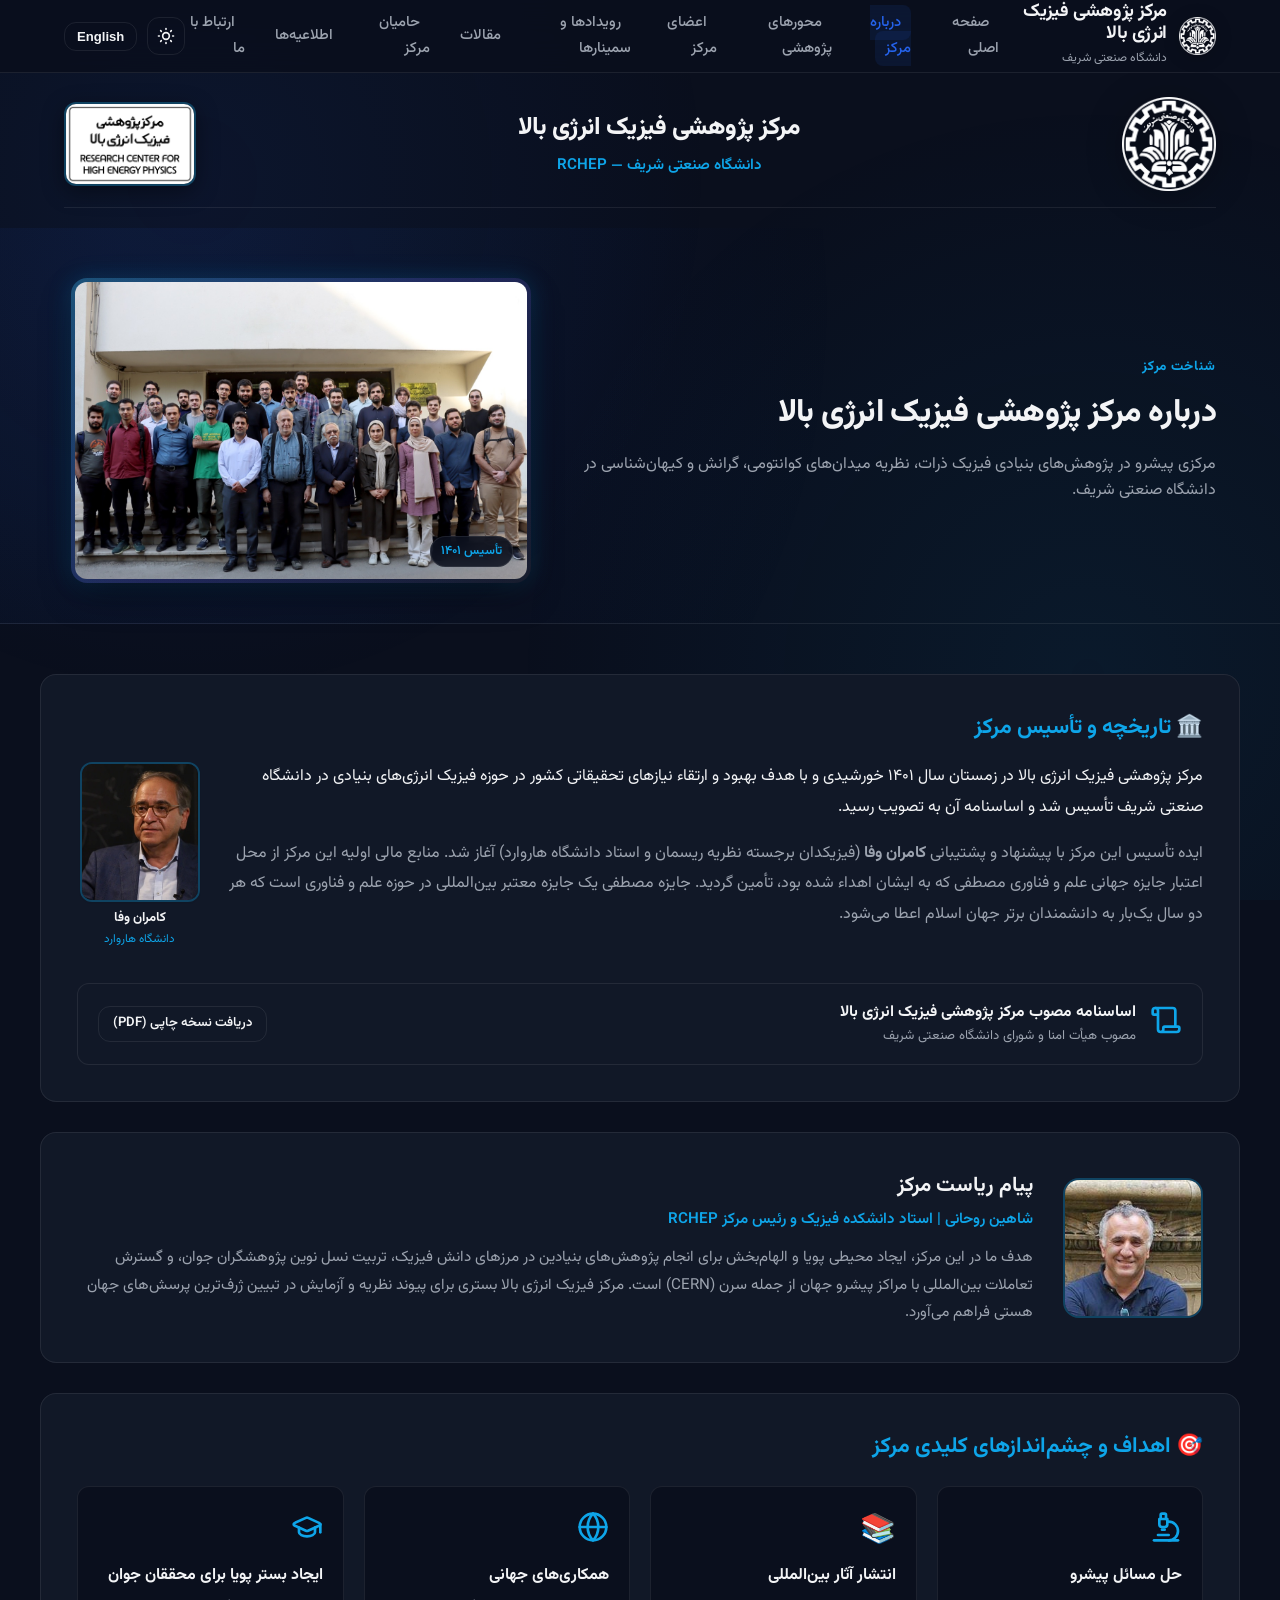
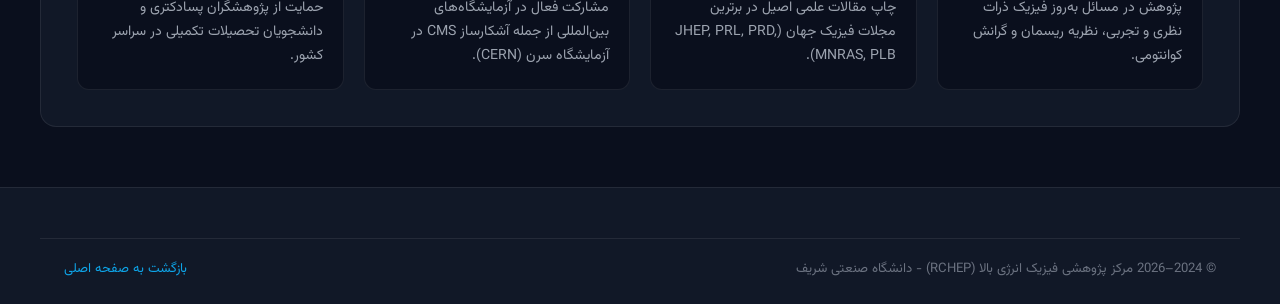
==== about.html @ ec231047 "Integrate Lucide vector icons locally across all templates (replacing raw emojis with crisp SVG icon" ====
<!DOCTYPE html>
<html lang="fa" dir="rtl">
<head>
  <meta charset="UTF-8">
  <meta name="viewport" content="width=device-width, initial-scale=1.0">
  <title>درباره مرکز | مرکز پژوهشی فیزیک انرژی بالا (RCHEP)</title>
  <meta name="description" content="About Research Center for High Energy Physics at Sharif University of Technology">
  <link rel="stylesheet" href="assets/css/style.css">
  <link rel="icon" href="data:image/svg+xml,<svg xmlns=%22http://www.w3.org/2000/svg%22 viewBox=%220 0 100 100%22><text y=%22.9em%22 font-size=%2290%22>⚛️</text></svg>">
</head>
<body>
  <div class="cosmic-bg"></div>

  <!-- Header -->
  <header class="navbar">
    <div class="container nav-container">
      <a href="index.html" class="brand">
        <div class="brand-logo">
          <img src="assets/images/sharif-logo.png" alt="آرم دانشگاه صنعتی شریف" class="sharif-logo">
        </div>
        <div class="brand-text">
          <h1 data-fa="مرکز پژوهشی فیزیک انرژی بالا" data-en="RCHEP">مرکز پژوهشی فیزیک انرژی بالا</h1>
          <span data-fa="دانشگاه صنعتی شریف" data-en="Sharif University of Technology">دانشگاه صنعتی شریف</span>
        </div>
      </a>

      <nav>
        <ul class="nav-links">
          <li><a href="index.html" class="nav-link" data-fa="صفحه اصلی" data-en="Home">صفحه اصلی</a></li>
          <li><a href="about.html" class="nav-link active" data-fa="درباره مرکز" data-en="About">درباره مرکز</a></li>
          <li><a href="research.html" class="nav-link" data-fa="محورهای پژوهشی" data-en="Research">محورهای پژوهشی</a></li>
          <li><a href="people.html" class="nav-link" data-fa="اعضای مرکز" data-en="People">اعضای مرکز</a></li>
          <li><a href="events.html" class="nav-link" data-fa="رویدادها و سمینارها" data-en="Events">رویدادها و سمینارها</a></li>
          <li><a href="publications.html" class="nav-link" data-fa="مقالات" data-en="Publications">مقالات</a></li>
          <li><a href="sponsors.html" class="nav-link" data-fa="حامیان مرکز" data-en="Sponsors">حامیان مرکز</a></li>
          <li><a href="notices.html" class="nav-link" data-fa="اطلاعیه‌ها" data-en="Notices">اطلاعیه‌ها</a></li>
          <li><a href="contact.html" class="nav-link" data-fa="ارتباط با ما" data-en="Contact">ارتباط با ما</a></li>
        </ul>
      </nav>

      <div class="nav-actions">
        <button id="theme-toggle" class="btn-icon" aria-label="Toggle theme">
          <svg width="20" height="20" fill="none" stroke="currentColor" viewBox="0 0 24 24">
            <path stroke-linecap="round" stroke-linejoin="round" stroke-width="2" d="M12 3v1m0 16v1m9-9h-1M4 12H3m15.364 6.364l-.707-.707M6.343 6.343l-.707-.707m12.728 0l-.707.707M6.343 17.657l-.707.707M16 12a4 4 0 11-8 0 4 4 0 018 0z"/>
          </svg>
        </button>
        <button id="lang-toggle" class="lang-switch">English</button>
      </div>
    </div>
  </header>

  <main>
    <!-- Institutional Branding Header -->
    <div class="container">
      <div class="institutional-header">
        <a href="https://sharif.edu" target="_blank" rel="noopener" class="institutional-logo-link" title="دانشگاه صنعتی شریف">
          <img src="assets/images/sharif-logo.png" alt="آرم دانشگاه صنعتی شریف" class="inst-logo-sharif">
        </a>
        <div class="inst-title-box">
          <h1 data-fa="مرکز پژوهشی فیزیک انرژی بالا" data-en="Research Center for High Energy Physics">مرکز پژوهشی فیزیک انرژی بالا</h1>
          <span data-fa="دانشگاه صنعتی شریف — Research Center for High Energy Physics (RCHEP)" data-en="Sharif University of Technology">دانشگاه صنعتی شریف — RCHEP</span>
        </div>
        <div class="institutional-logo-link" title="نشان مرکز پژوهشی فیزیک انرژی بالا">
          <img src="assets/images/rchep-sign.jpg" alt="تابلو و نماد مرکز پژوهشی فیزیک انرژی بالا" class="inst-plaque-rchep">
        </div>
      </div>
    </div>

    <!-- Subpage Hero -->
    <section class="subpage-hero">
      <div class="container subpage-hero-grid">
        <div class="subpage-hero-content">
          <span class="section-tag" data-fa="شناخت مرکز" data-en="About Us">شناخت مرکز</span>
          <h2 class="section-title" data-fa="درباره مرکز پژوهشی فیزیک انرژی بالا" data-en="About RCHEP">درباره مرکز پژوهشی فیزیک انرژی بالا</h2>
          <p class="section-desc" data-fa="مرکزی پیشرو در پژوهش‌های بنیادی فیزیک ذرات، نظریه میدان‌های کوانتومی، گرانش و کیهان‌شناسی در دانشگاه صنعتی شریف." data-en="A leading research center for fundamental physics in particle physics, quantum field theory, cosmology, and gravitation at Sharif University of Technology.">
            مرکزی پیشرو در پژوهش‌های بنیادی فیزیک ذرات، نظریه میدان‌های کوانتومی، گرانش و کیهان‌شناسی در دانشگاه صنعتی شریف.
          </p>
        </div>
        <div class="subpage-hero-img-wrapper">
          <div class="subpage-hero-img-inner">
            <img src="rchep-people.jpg" alt="اعضای مرکز پژوهشی فیزیک انرژی بالا">
            <div class="subpage-hero-badge" data-fa="تأسیس ۱۴۰۱" data-en="Est. 2023">تأسیس ۱۴۰۱</div>
          </div>
        </div>
      </div>
    </section>

    <div class="container section" style="padding-top: 10px;">
      <!-- History and Establishment -->
      <div class="card" style="margin-bottom: 30px; padding: 36px;">
        <h3 style="font-size: 1.35rem; color: var(--accent); margin-bottom: 16px;" data-fa="🏛️ تاریخچه و تأسیس مرکز" data-en="🏛️ History & Establishment">🏛️ تاریخچه و تأسیس مرکز</h3>
        
        <div style="display: flex; gap: 24px; align-items: flex-start; margin-bottom: 20px; flex-wrap: wrap;">
          <div style="flex: 1; min-width: 280px;">
            <p style="font-size: 1rem; line-height: 1.9; color: var(--text-main); margin-bottom: 16px;" data-fa="مرکز پژوهشی فیزیک انرژی بالا در زمستان سال ۱۴۰۱ خورشیدی و با هدف بهبود و ارتقاء نیازهای تحقیقاتی کشور در حوزه فیزیک انرژی‌های بنیادی در دانشگاه صنعتی شریف تأسیس شد و اساسنامه آن به تصویب رسید." data-en="The Research Center for High Energy Physics (RCHEP) was founded in the winter of 2023 at Sharif University of Technology with the goal of improving and advancing national research in fundamental high-energy physics, and its charter was officially approved.">
              مرکز پژوهشی فیزیک انرژی بالا در زمستان سال ۱۴۰۱ خورشیدی و با هدف بهبود و ارتقاء نیازهای تحقیقاتی کشور در حوزه فیزیک انرژی‌های بنیادی در دانشگاه صنعتی شریف تأسیس شد و اساسنامه آن به تصویب رسید.
            </p>
            <p style="font-size: 1rem; line-height: 1.9; color: var(--text-muted); margin-bottom: 0;">
              <span data-fa="ایده تأسیس این مرکز با پیشنهاد و پشتیبانی کامران وفا (فیزیکدان برجسته نظریه ریسمان و استاد دانشگاه هاروارد) آغاز شد. منابع مالی اولیه این مرکز از محل اعتبار جایزه جهانی علم و فناوری مصطفی که به ایشان اهداء شده بود، تأمین گردید. جایزه مصطفی یک جایزه معتبر بین‌المللی در حوزه علم و فناوری است که هر دو سال یک‌بار به دانشمندان برتر جهان اسلام اعطا می‌شود." data-en="The initiative to establish this center originated from the proposal and support of Cumrun Vafa (renowned string theorist and professor at Harvard University). Initial funding for the center was provided through the prestigious Mustafa Science and Technology Prize awarded to him. The Mustafa Prize is a major international biennial award granted to top Muslim scientists worldwide.">
                ایده تأسیس این مرکز با پیشنهاد و پشتیبانی <strong>کامران وفا</strong> (فیزیکدان برجسته نظریه ریسمان و استاد دانشگاه هاروارد) آغاز شد. منابع مالی اولیه این مرکز از محل اعتبار جایزه جهانی علم و فناوری مصطفی که به ایشان اهداء شده بود، تأمین گردید. جایزه مصطفی یک جایزه معتبر بین‌المللی در حوزه علم و فناوری است که هر دو سال یک‌بار به دانشمندان برتر جهان اسلام اعطا می‌شود.
              </span>
            </p>
          </div>
          <div style="width: 125px; text-align: center; flex-shrink: 0;">
            <div style="width: 120px; height: 140px; border-radius: var(--radius-md); overflow: hidden; border: 2px solid var(--border-highlight); box-shadow: var(--shadow-sm); margin: 0 auto 6px;">
              <img src="assets/images/people/cumrun-vafa-history.jpg" alt="کامران وفا" style="width: 100%; height: 100%; object-fit: cover;">
            </div>
            <div style="font-size: 0.82rem; font-weight: 700; color: var(--text-main);" data-fa="کامران وفا" data-en="Cumrun Vafa">کامران وفا</div>
            <div style="font-size: 0.72rem; color: var(--accent);" data-fa="دانشگاه هاروارد" data-en="Harvard University">دانشگاه هاروارد</div>
          </div>
        </div>

        <!-- Official Charter Download -->
        <div class="download-doc-card">
          <div style="display: flex; align-items: center; gap: 14px;">
            <div style="font-size: 1.8rem; color: var(--accent);"><i data-lucide="scroll" style="width: 2rem; height: 2rem;"></i></div>
            <div>
              <strong style="color: var(--text-main); font-size: 0.98rem;" data-fa="اساسنامه مصوب مرکز پژوهشی فیزیک انرژی بالا" data-en="Approved Charter of RCHEP">اساسنامه مصوب مرکز پژوهشی فیزیک انرژی بالا</strong>
              <div style="color: var(--text-muted); font-size: 0.82rem;" data-fa="مصوب هیأت امنا و شورای دانشگاه صنعتی شریف" data-en="Approved by the Board of Trustees, Sharif University">مصوب هیأت امنا و شورای دانشگاه صنعتی شریف</div>
            </div>
          </div>
          <a href="#" onclick="alert('نسخه الکترونیکی اساسنامه مصوب به‌زودی جهت دریافت بارگذاری خواهد شد.'); return false;" class="btn btn-outline" style="padding: 6px 14px; font-size: 0.82rem;" data-fa="دریافت نسخه چاپی (PDF)" data-en="Download Charter (PDF)">
            دریافت نسخه چاپی (PDF)
          </a>
        </div>
      </div>

      <!-- Director's Message & Leadership -->
      <div class="card" style="margin-bottom: 30px; padding: 36px;">
        <div style="display: flex; gap: 30px; align-items: center; flex-wrap: wrap;">
          <div style="width: 140px; height: 140px; border-radius: var(--radius-lg); overflow: hidden; border: 2px solid var(--border-highlight); flex-shrink: 0;">
            <img src="assets/images/people/rouhani.jpg" alt="شاهین روحانی" style="width: 100%; height: 100%; object-fit: cover;">
          </div>
          <div style="flex: 1; min-width: 260px;">
            <h3 style="font-size: 1.3rem; margin-bottom: 4px;" data-fa="پیام ریاست مرکز" data-en="Message from the Director">پیام ریاست مرکز</h3>
            <div style="color: var(--accent); font-weight: 600; font-size: 0.95rem; margin-bottom: 12px;" data-fa="شاهین روحانی | استاد دانشکده فیزیک و رئیس مرکز RCHEP" data-en="Shahin Rouhani | Professor of Physics & Director of RCHEP">شاهین روحانی | استاد دانشکده فیزیک و رئیس مرکز RCHEP</div>
            <p style="color: var(--text-muted); font-size: 0.95rem; line-height: 1.8;" data-fa="هدف ما در این مرکز، ایجاد محیطی پویا و الهام‌بخش برای انجام پژوهش‌های بنیادین در مرزهای دانش فیزیک، تربیت نسل نوین پژوهشگران جوان، و گسترش تعاملات بین‌المللی با مراکز پیشرو جهان از جمله سرن (CERN) است. مرکز فیزیک انرژی بالا بستری برای پیوند نظریه و آزمایش در تبیین ژرف‌ترین پرسش‌های جهان هستی فراهم می‌آورد." data-en="Our mission at RCHEP is to foster a dynamic and inspiring environment for fundamental research at the frontiers of physics, educate the new generation of young scholars, and expand international collaborations with leading world centers including CERN. The Center for High Energy Physics provides a vital platform bridging theory and experiment to answer the deepest questions of our universe.">
              هدف ما در این مرکز، ایجاد محیطی پویا و الهام‌بخش برای انجام پژوهش‌های بنیادین در مرزهای دانش فیزیک، تربیت نسل نوین پژوهشگران جوان، و گسترش تعاملات بین‌المللی با مراکز پیشرو جهان از جمله سرن (CERN) است. مرکز فیزیک انرژی بالا بستری برای پیوند نظریه و آزمایش در تبیین ژرف‌ترین پرسش‌های جهان هستی فراهم می‌آورد.
            </p>
          </div>
        </div>
      </div>

      <!-- Goals and Vision -->
      <div class="card" style="padding: 36px;">
        <h3 style="font-size: 1.35rem; color: var(--accent); margin-bottom: 20px;" data-fa="🎯 اهداف و چشم‌اندازهای کلیدی مرکز" data-en="🎯 Key Goals & Strategic Vision">🎯 اهداف و چشم‌اندازهای کلیدی مرکز</h3>
        <div class="cards-grid" style="grid-template-columns: repeat(auto-fit, minmax(260px, 1fr)); gap: 20px;">
          <div style="background: var(--bg-main); border: 1px solid var(--border-color); border-radius: var(--radius-md); padding: 20px;">
            <div style="font-size: 1.8rem; margin-bottom: 8px; color: var(--accent);"><i data-lucide="microscope" style="width: 2rem; height: 2rem;"></i></div>
            <h4 style="font-weight: 700; margin-bottom: 8px;" data-fa="حل مسائل پیشرو" data-en="Advancing Open Problems">حل مسائل پیشرو</h4>
            <p style="color: var(--text-muted); font-size: 0.88rem; line-height: 1.7;" data-fa="پژوهش در مسائل به‌روز فیزیک ذرات نظری و تجربی، نظریه ریسمان و گرانش کوانتومی." data-en="Investigating modern problems in theoretical and experimental particle physics, string theory, and quantum gravity.">پژوهش در مسائل به‌روز فیزیک ذرات نظری و تجربی، نظریه ریسمان و گرانش کوانتومی.</p>
          </div>

          <div style="background: var(--bg-main); border: 1px solid var(--border-color); border-radius: var(--radius-md); padding: 20px;">
            <div style="font-size: 1.8rem; margin-bottom: 8px;">📚</div>
            <h4 style="font-weight: 700; margin-bottom: 8px;" data-fa="انتشار آثار بین‌المللی" data-en="High-Impact Publications">انتشار آثار بین‌المللی</h4>
            <p style="color: var(--text-muted); font-size: 0.88rem; line-height: 1.7;" data-fa="چاپ مقالات علمی اصیل در برترین مجلات فیزیک جهان (JHEP, PRL, PRD, MNRAS, PLB)." data-en="Publishing original peer-reviewed papers in top international journals (JHEP, PRL, PRD, MNRAS, PLB).">چاپ مقالات علمی اصیل در برترین مجلات فیزیک جهان (JHEP, PRL, PRD, MNRAS, PLB).</p>
          </div>

          <div style="background: var(--bg-main); border: 1px solid var(--border-color); border-radius: var(--radius-md); padding: 20px;">
            <div style="font-size: 1.8rem; margin-bottom: 8px; color: var(--accent);"><i data-lucide="globe" style="width: 2rem; height: 2rem;"></i></div>
            <h4 style="font-weight: 700; margin-bottom: 8px;" data-fa="همکاری‌های جهانی" data-en="Global Collaborations">همکاری‌های جهانی</h4>
            <p style="color: var(--text-muted); font-size: 0.88rem; line-height: 1.7;" data-fa="مشارکت فعال در آزمایشگاه‌های بین‌المللی از جمله آشکارساز CMS در آزمایشگاه سرن (CERN)." data-en="Active participation in leading international experiments, including the CMS detector at CERN.">مشارکت فعال در آزمایشگاه‌های بین‌المللی از جمله آشکارساز CMS در آزمایشگاه سرن (CERN).</p>
          </div>

          <div style="background: var(--bg-main); border: 1px solid var(--border-color); border-radius: var(--radius-md); padding: 20px;">
            <div style="font-size: 1.8rem; margin-bottom: 8px; color: var(--accent);"><i data-lucide="graduation-cap" style="width: 2rem; height: 2rem;"></i></div>
            <h4 style="font-weight: 700; margin-bottom: 8px;" data-fa="ایجاد بستر پویا برای محققان جوان" data-en="Dynamic Platform for Young Researchers">ایجاد بستر پویا برای محققان جوان</h4>
            <p style="color: var(--text-muted); font-size: 0.88rem; line-height: 1.7;" data-fa="حمایت از پژوهشگران پسادکتری و دانشجویان تحصیلات تکمیلی در سراسر کشور." data-en="Supporting postdoctoral scholars and graduate students across the nation.">حمایت از پژوهشگران پسادکتری و دانشجویان تحصیلات تکمیلی در سراسر کشور.</p>
          </div>
        </div>
      </div>
    </div>
  </main>

  <!-- Footer -->
  <footer class="footer">
    <div class="container footer-bottom">
      <div data-fa="© 2024–2026 مرکز پژوهشی فیزیک انرژی بالا (RCHEP) - دانشگاه صنعتی شریف" data-en="© 2024–2026 Research Center for High Energy Physics (RCHEP) - Sharif University">© 2024–2026 مرکز پژوهشی فیزیک انرژی بالا (RCHEP) - دانشگاه صنعتی شریف</div>
      <div><a href="index.html" style="color: var(--accent);" data-fa="بازگشت به صفحه اصلی" data-en="Back to Home">بازگشت به صفحه اصلی</a></div>
    </div>
  </footer>

  <script src="assets/js/translations.js"></script>
  <script src="assets/js/lucide.min.js"></script>
  <script src="assets/js/main.js"></script>
</body>
</html>
---- assets/css/style.css ----
/* ==========================================================================
   RCHEP - Research Center for High Energy Physics
   Sharif University of Technology | Modern Academic Stylesheet
   ========================================================================== */

/* Local Self-Hosted Vazirmatn Font (Zero External Dependency, Instant Load) */
@font-face {
  font-family: 'Vazirmatn';
  src: url('../fonts/Vazirmatn[wght].woff2') format('woff2-variations'),
       url('../fonts/Vazirmatn[wght].woff2') format('woff2');
  font-weight: 100 900;
  font-style: normal;
  font-display: swap;
}

@font-face {
  font-family: 'Vazirmatn';
  src: url('../fonts/Vazirmatn-Regular.woff2') format('woff2');
  font-weight: 400;
  font-style: normal;
  font-display: swap;
}

@font-face {
  font-family: 'Vazirmatn';
  src: url('../fonts/Vazirmatn-Bold.woff2') format('woff2');
  font-weight: 700;
  font-style: normal;
  font-display: swap;
}

/* Lucide Vector Icons Integration (https://lucide.dev) */
.lucide {
  width: 1.15em;
  height: 1.15em;
  display: inline-block;
  vertical-align: -0.18em;
  stroke-width: 2;
  stroke: currentColor;
}

.card-icon .lucide {
  width: 2.2rem;
  height: 2.2rem;
  stroke-width: 1.8;
  color: var(--accent);
}

.event-meta .lucide,
.pub-meta .lucide {
  width: 1rem;
  height: 1rem;
  vertical-align: -0.15em;
  color: var(--accent);
}

:root {
  --primary: #2563eb;
  --primary-hover: #1d4ed8;
  --primary-light: rgba(37, 99, 235, 0.1);
  --accent: #0ea5e9;
  --accent-glow: rgba(14, 165, 233, 0.25);
  
  --bg-main: #0a0f1d;
  --bg-surface: #111827;
  --bg-card: rgba(17, 24, 39, 0.85);
  --bg-card-hover: rgba(31, 41, 55, 0.9);
  --bg-header: rgba(10, 15, 29, 0.85);
  
  --border-color: rgba(255, 255, 255, 0.08);
  --border-highlight: rgba(14, 165, 233, 0.3);
  
  --text-main: #f3f4f6;
  --text-muted: #9ca3af;
  --text-dim: #6b7280;
  
  --font-en: system-ui, -apple-system, BlinkMacSystemFont, 'Segoe UI', Roboto, Helvetica, Arial, sans-serif;
  --font-fa: 'Vazirmatn', system-ui, -apple-system, BlinkMacSystemFont, 'Segoe UI', Roboto, Tahoma, sans-serif;
  
  --shadow-sm: 0 1px 2px 0 rgba(0, 0, 0, 0.05);
  --shadow-md: 0 4px 6px -1px rgba(0, 0, 0, 0.2), 0 2px 4px -2px rgba(0, 0, 0, 0.2);
  --shadow-lg: 0 10px 15px -3px rgba(0, 0, 0, 0.3), 0 4px 6px -4px rgba(0, 0, 0, 0.3);
  --shadow-glow: 0 0 25px rgba(37, 99, 235, 0.2);
  
  --radius-sm: 8px;
  --radius-md: 12px;
  --radius-lg: 16px;
  --radius-full: 9999px;
  
  --container-max: 1200px;
  --transition: all 0.25s cubic-bezier(0.16, 1, 0.3, 1);
}

/* Light Theme Variables */
[data-theme="light"] {
  --primary: #2563eb;
  --primary-hover: #1d4ed8;
  --primary-light: rgba(37, 99, 235, 0.08);
  --accent: #0284c7;
  --accent-glow: rgba(2, 132, 199, 0.15);
  
  --bg-main: #f8fafc;
  --bg-surface: #ffffff;
  --bg-card: rgba(255, 255, 255, 0.95);
  --bg-card-hover: #ffffff;
  --bg-header: rgba(248, 250, 252, 0.9);
  
  --border-color: rgba(0, 0, 0, 0.08);
  --border-highlight: rgba(37, 99, 235, 0.25);
  
  --text-main: #0f172a;
  --text-muted: #475569;
  --text-dim: #94a3b8;
  
  --shadow-md: 0 4px 6px -1px rgba(0, 0, 0, 0.07), 0 2px 4px -2px rgba(0, 0, 0, 0.05);
  --shadow-lg: 0 10px 25px -5px rgba(0, 0, 0, 0.08);
  --shadow-glow: 0 0 25px rgba(37, 99, 235, 0.1);
}

.is-hidden {
  display: none !important;
}

/* Mathematical Typography (LaTeX-like) */
.math-tex {
  font-family: 'Cambria Math', 'Latin Modern Math', 'Times New Roman', serif;
  font-style: italic;
  letter-spacing: 0.04em;
  padding: 0 2px;
}

.math-tex sub, .math-tex sup {
  font-size: 0.75em;
  line-height: 0;
  position: relative;
  vertical-align: baseline;
  font-style: normal;
}

.math-tex sub {
  bottom: -0.25em;
}

.math-tex sup {
  top: -0.45em;
}

.math-bar {
  text-decoration: overline;
}

/* Floating Back-to-Top Button */
.back-to-top {
  position: fixed;
  bottom: 28px;
  left: 28px;
  width: 44px;
  height: 44px;
  border-radius: 50%;
  background: var(--bg-surface);
  border: 1px solid var(--border-highlight);
  color: var(--accent);
  box-shadow: 0 4px 16px rgba(0, 0, 0, 0.4), 0 0 16px var(--accent-glow);
  display: flex;
  align-items: center;
  justify-content: center;
  cursor: pointer;
  z-index: 99;
  opacity: 0;
  visibility: hidden;
  transform: translateY(12px);
  transition: all 0.25s ease;
}

.back-to-top.visible {
  opacity: 1;
  visibility: visible;
  transform: translateY(0);
}

.back-to-top:hover {
  background: var(--primary);
  color: white;
  transform: translateY(-3px);
  box-shadow: 0 6px 20px rgba(37, 99, 235, 0.4);
}

/* Virtual Room Live Button */
.live-room-btn {
  display: inline-flex;
  align-items: center;
  gap: 10px;
  padding: 10px 18px;
  border-radius: var(--radius-full);
  background: linear-gradient(135deg, rgba(16, 185, 129, 0.15), rgba(6, 182, 212, 0.15));
  border: 1px solid rgba(16, 185, 129, 0.4);
  color: #34d399;
  font-size: 0.88rem;
  font-weight: 700;
  transition: var(--transition);
  text-decoration: none;
}

.live-room-btn:hover {
  background: linear-gradient(135deg, rgba(16, 185, 129, 0.25), rgba(6, 182, 212, 0.25));
  border-color: #34d399;
  color: white;
  transform: translateY(-2px);
  box-shadow: 0 0 16px rgba(16, 185, 129, 0.3);
}

.live-pulse {
  width: 9px;
  height: 9px;
  border-radius: 50%;
  background: #10b981;
  box-shadow: 0 0 8px #10b981;
  animation: pulseAnim 1.6s infinite;
}

/* Download Doc Card */
.download-doc-card {
  display: flex;
  align-items: center;
  justify-content: space-between;
  background: var(--bg-surface);
  border: 1px solid var(--border-color);
  border-radius: var(--radius-md);
  padding: 16px 20px;
  margin-top: 14px;
  transition: var(--transition);
  gap: 16px;
}

.download-doc-card:hover {
  border-color: var(--border-highlight);
  background: var(--bg-card-hover);
  transform: translateY(-2px);
}

/* Base Styles */
* {
  margin: 0;
  padding: 0;
  box-sizing: border-box;
}

html {
  scroll-behavior: smooth;
}

body {
  font-family: var(--font-fa);
  background-color: var(--bg-main);
  color: var(--text-main);
  line-height: 1.65;
  direction: rtl;
  text-align: right;
  min-height: 100vh;
  display: flex;
  flex-direction: column;
  transition: background-color 0.3s ease, color 0.3s ease;
  overflow-x: hidden;
}

body[dir="ltr"] {
  font-family: var(--font-en);
  direction: ltr;
  text-align: left;
}

body[dir="ltr"] ul:not(.nav-links),
body[dir="ltr"] ol {
  padding-right: 0 !important;
  padding-left: 1.5rem !important;
}

body[dir="ltr"] .event-meta span,
body[dir="ltr"] .pub-meta span {
  direction: ltr;
}

a {
  color: inherit;
  text-decoration: none;
  transition: var(--transition);
}

img {
  max-width: 100%;
  height: auto;
  display: block;
}

.container {
  width: 100%;
  max-width: var(--container-max);
  margin-left: auto;
  margin-right: auto;
  padding-left: 1.5rem;
  padding-right: 1.5rem;
}

/* Subtle background particle grid */
.cosmic-bg {
  position: fixed;
  top: 0;
  left: 0;
  width: 100vw;
  height: 100vh;
  pointer-events: none;
  z-index: -1;
  background-image: 
    radial-gradient(circle at 15% 20%, rgba(37, 99, 235, 0.08) 0%, transparent 40%),
    radial-gradient(circle at 85% 75%, rgba(14, 165, 233, 0.07) 0%, transparent 45%);
}

/* Navbar */
.navbar {
  position: sticky;
  top: 0;
  z-index: 100;
  background-color: var(--bg-header);
  backdrop-filter: blur(16px);
  -webkit-backdrop-filter: blur(16px);
  border-bottom: 1px solid var(--border-color);
  transition: var(--transition);
}

.nav-container {
  display: flex;
  align-items: center;
  justify-content: space-between;
  height: 72px;
}

.brand {
  display: flex;
  align-items: center;
  gap: 12px;
}

.brand-logo {
  width: 46px;
  height: 46px;
  display: flex;
  align-items: center;
  justify-content: center;
  background: transparent;
}

.sharif-logo {
  width: 100%;
  height: 100%;
  object-fit: contain;
  filter: drop-shadow(0 2px 8px rgba(0, 0, 0, 0.4)) contrast(1.35) saturate(1.45);
}

/* Institutional Top Header Logos */
.institutional-header {
  display: flex;
  align-items: center;
  justify-content: space-between;
  padding: 24px 0 16px;
  margin-bottom: 20px;
  border-bottom: 1px solid var(--border-color);
}

.institutional-logo-link {
  display: inline-flex;
  align-items: center;
  text-decoration: none;
}

.inst-logo-sharif {
  height: 94px;
  width: auto;
  object-fit: contain;
  filter: drop-shadow(0 4px 16px rgba(0, 0, 0, 0.5)) contrast(1.35) saturate(1.45) brightness(1.08);
  transition: var(--transition);
}

.inst-logo-sharif:hover {
  transform: scale(1.05);
}

.inst-plaque-rchep {
  height: 84px;
  width: auto;
  border-radius: var(--radius-md);
  border: 2px solid var(--border-highlight);
  box-shadow: 0 6px 22px rgba(0, 0, 0, 0.4);
  background: var(--bg-surface);
  transition: var(--transition);
  display: block;
}

.inst-plaque-rchep:hover {
  transform: scale(1.04);
  box-shadow: 0 8px 26px var(--accent-glow);
  border-color: var(--accent);
}

.inst-title-box {
  text-align: center;
  flex: 1;
  padding: 0 20px;
}

.inst-title-box h1 {
  font-size: 1.55rem;
  font-weight: 800;
  color: var(--text-main);
  letter-spacing: -0.02em;
  margin-bottom: 4px;
}

.inst-title-box span {
  font-size: 0.95rem;
  color: var(--accent);
  font-weight: 600;
}

@media (max-width: 768px) {
  .institutional-header {
    flex-direction: column;
    gap: 16px;
    text-align: center;
  }
  .inst-logo-sharif, .inst-plaque-rchep {
    height: 68px;
  }
}

/* Sponsor Styles */
.sponsor-card {
  background: var(--bg-surface);
  border: 1px solid var(--border-color);
  border-radius: var(--radius-lg);
  padding: 24px 20px;
  text-align: center;
  display: flex;
  flex-direction: column;
  align-items: center;
  justify-content: space-between;
  transition: var(--transition);
}

.sponsor-card:hover {
  transform: translateY(-4px);
  border-color: var(--border-highlight);
  box-shadow: var(--shadow-glow);
}

.sponsor-logo-box {
  width: 100%;
  height: 95px;
  display: flex;
  align-items: center;
  justify-content: center;
  margin-bottom: 16px;
  background: rgba(255, 255, 255, 0.04);
  border: 1px solid var(--border-color);
  border-radius: var(--radius-md);
  padding: 10px;
}

[data-theme="light"] .sponsor-logo-box {
  background: #ffffff;
}

.sponsor-logo-box img {
  max-width: 100%;
  max-height: 100%;
  object-fit: contain;
  display: block;
}

.sponsor-avatar {
  width: 110px;
  height: 110px;
  border-radius: 50%;
  overflow: hidden;
  margin: 0 auto 16px;
  border: 3px solid var(--border-highlight);
  box-shadow: 0 4px 14px rgba(0, 0, 0, 0.3);
  background: var(--bg-surface);
}

.sponsor-avatar img {
  width: 100%;
  height: 100%;
  object-fit: cover;
  object-position: center top;
}

.brand-text h1 {
  font-size: 1.15rem;
  font-weight: 700;
  line-height: 1.2;
  color: var(--text-main);
  letter-spacing: -0.02em;
}

.brand-text span {
  font-size: 0.75rem;
  color: var(--text-muted);
}

.nav-links {
  display: flex;
  align-items: center;
  gap: 20px;
  list-style: none;
}

.nav-link {
  font-size: 0.92rem;
  font-weight: 500;
  color: var(--text-muted);
  padding: 6px 10px;
  border-radius: var(--radius-sm);
  transition: var(--transition);
}

.nav-link:hover, .nav-link.active {
  color: var(--primary);
  background: var(--primary-light);
}

.nav-actions {
  display: flex;
  align-items: center;
  gap: 10px;
}

.btn-icon {
  background: transparent;
  border: 1px solid var(--border-color);
  color: var(--text-main);
  width: 38px;
  height: 38px;
  border-radius: var(--radius-md);
  cursor: pointer;
  display: flex;
  align-items: center;
  justify-content: center;
  transition: var(--transition);
}

.btn-icon:hover {
  background: var(--bg-card-hover);
  border-color: var(--border-highlight);
  color: var(--accent);
}

.lang-switch {
  font-size: 0.82rem;
  font-weight: 600;
  padding: 6px 12px;
  border-radius: var(--radius-md);
  border: 1px solid var(--border-color);
  background: transparent;
  color: var(--text-main);
  cursor: pointer;
  transition: var(--transition);
}

.lang-switch:hover {
  background: var(--primary-light);
  border-color: var(--primary);
  color: var(--primary);
}

.mobile-toggle {
  display: none;
}

/* Hero Section */
.hero {
  position: relative;
  padding: 80px 0 60px;
  overflow: hidden;
}

.hero-grid {
  display: grid;
  grid-template-columns: 1.05fr 0.95fr;
  align-items: center;
  gap: 40px;
}

.hero-badge {
  display: inline-flex;
  align-items: center;
  gap: 8px;
  padding: 6px 14px;
  border-radius: var(--radius-full);
  background: var(--primary-light);
  border: 1px solid var(--border-highlight);
  color: var(--accent);
  font-size: 0.85rem;
  font-weight: 600;
  margin-bottom: 20px;
}

.hero-badge .pulse {
  width: 8px;
  height: 8px;
  background-color: var(--accent);
  border-radius: 50%;
  box-shadow: 0 0 10px var(--accent);
  animation: pulseAnim 2s infinite;
}

@keyframes pulseAnim {
  0% { transform: scale(0.95); opacity: 0.8; }
  50% { transform: scale(1.3); opacity: 1; }
  100% { transform: scale(0.95); opacity: 0.8; }
}

.hero-title {
  font-size: 2.75rem;
  font-weight: 800;
  line-height: 1.25;
  margin-bottom: 20px;
  letter-spacing: -0.03em;
}

.hero-title .gradient-text {
  background: linear-gradient(135deg, #38bdf8, #818cf8);
  -webkit-background-clip: text;
  -webkit-text-fill-color: transparent;
}

.hero-desc {
  font-size: 1.1rem;
  color: var(--text-muted);
  line-height: 1.8;
  margin-bottom: 30px;
}

.hero-buttons {
  display: flex;
  align-items: center;
  gap: 14px;
  flex-wrap: wrap;
}

.btn {
  display: inline-flex;
  align-items: center;
  justify-content: center;
  gap: 8px;
  padding: 11px 22px;
  border-radius: var(--radius-md);
  font-size: 0.95rem;
  font-weight: 600;
  cursor: pointer;
  transition: var(--transition);
  border: none;
}

.btn-primary {
  background: linear-gradient(135deg, var(--primary), var(--accent));
  color: white;
  box-shadow: 0 4px 14px rgba(37, 99, 235, 0.35);
}

.btn-primary:hover {
  transform: translateY(-2px);
  box-shadow: 0 6px 20px rgba(37, 99, 235, 0.45);
}

.btn-outline {
  background: transparent;
  color: var(--text-main);
  border: 1px solid var(--border-color);
}

.btn-outline:hover {
  border-color: var(--border-highlight);
  background: var(--bg-card-hover);
  color: var(--accent);
}

/* Hero Visual & Image */
.hero-visual {
  position: relative;
  display: flex;
  flex-direction: column;
  justify-content: center;
  align-items: center;
  width: 100%;
  gap: 16px;
}

.hero-image-wrapper {
  position: relative;
  width: 100%;
  max-width: 540px;
  border-radius: var(--radius-lg);
  padding: 6px;
  background: linear-gradient(135deg, rgba(56, 189, 248, 0.4), rgba(99, 102, 241, 0.3), rgba(255, 255, 255, 0.08));
  box-shadow: 0 20px 40px -15px rgba(0, 0, 0, 0.6), 0 0 35px rgba(14, 165, 233, 0.25);
  transition: var(--transition);
}

.hero-image-wrapper:hover {
  transform: translateY(-4px);
  box-shadow: 0 25px 50px -12px rgba(0, 0, 0, 0.7), 0 0 45px rgba(14, 165, 233, 0.35);
}

.hero-image-inner {
  position: relative;
  overflow: hidden;
  border-radius: calc(var(--radius-lg) - 4px);
  aspect-ratio: 16 / 10.5;
  background: var(--bg-surface);
}

.hero-image-inner img {
  width: 100%;
  height: 100%;
  object-fit: cover;
  display: block;
  transition: transform 0.4s ease;
}

.hero-image-wrapper:hover .hero-image-inner img {
  transform: scale(1.02);
}

.hero-image-caption {
  position: absolute;
  bottom: 0;
  left: 0;
  right: 0;
  padding: 16px 20px 12px;
  background: linear-gradient(to top, rgba(10, 15, 29, 0.95) 0%, rgba(10, 15, 29, 0.6) 60%, transparent 100%);
  display: flex;
  align-items: center;
  justify-content: space-between;
}

.hero-image-caption-text {
  font-size: 0.88rem;
  font-weight: 600;
  color: #fff;
  display: flex;
  align-items: center;
  gap: 8px;
}

.hero-image-badge {
  font-size: 0.75rem;
  font-weight: 600;
  background: rgba(37, 99, 235, 0.85);
  color: white;
  padding: 3px 10px;
  border-radius: var(--radius-full);
  backdrop-filter: blur(8px);
}

/* Weekly Events Calendar Component (under hero image) */
.weekly-calendar-card {
  position: relative;
  width: 100%;
  max-width: 540px;
  background: var(--bg-surface);
  border: 1px solid var(--border-color);
  border-radius: var(--radius-lg);
  padding: 16px 18px;
  box-shadow: 0 10px 25px -5px rgba(0, 0, 0, 0.4), 0 0 20px rgba(14, 165, 233, 0.12);
  backdrop-filter: blur(12px);
  transition: var(--transition);
}

.weekly-calendar-card:hover {
  border-color: var(--border-highlight);
  box-shadow: 0 14px 30px -5px rgba(0, 0, 0, 0.5), 0 0 25px rgba(14, 165, 233, 0.2);
}

.cal-header {
  display: flex;
  align-items: center;
  justify-content: space-between;
  margin-bottom: 12px;
  padding-bottom: 8px;
  border-bottom: 1px solid var(--border-color);
}

.cal-title-wrap {
  display: flex;
  align-items: center;
  gap: 8px;
  font-size: 0.92rem;
  font-weight: 700;
  color: var(--text-main);
}

.cal-pulse-dot {
  width: 8px;
  height: 8px;
  border-radius: 50%;
  background: #10b981;
  box-shadow: 0 0 8px #10b981;
  animation: pulseAnim 2s infinite;
}

.cal-badge-info {
  font-size: 0.76rem;
  font-weight: 600;
  color: var(--accent);
  background: var(--primary-light);
  padding: 2px 8px;
  border-radius: var(--radius-full);
  border: 1px solid var(--border-highlight);
}

.cal-days-row {
  display: grid;
  grid-template-columns: repeat(7, 1fr);
  gap: 6px;
}

.cal-day-cell {
  position: relative;
  background: rgba(255, 255, 255, 0.02);
  border: 1px solid var(--border-color);
  border-radius: var(--radius-md);
  padding: 8px 4px 6px;
  text-align: center;
  cursor: pointer;
  transition: all 0.2s cubic-bezier(0.16, 1, 0.3, 1);
  display: flex;
  flex-direction: column;
  align-items: center;
  justify-content: space-between;
  min-height: 68px;
}

.cal-day-cell:hover {
  background: var(--bg-card-hover);
  border-color: var(--accent);
  transform: translateY(-2px);
}

.cal-day-name {
  font-size: 0.72rem;
  font-weight: 700;
  color: var(--text-muted);
  line-height: 1.1;
  margin-bottom: 3px;
}

.cal-shamsi-date {
  font-size: 0.82rem;
  font-weight: 800;
  color: var(--text-main);
  line-height: 1.2;
}

.cal-greg-date {
  font-size: 0.68rem;
  color: var(--text-dim);
  line-height: 1.1;
  margin-top: 2px;
}

.cal-event-indicator {
  width: 5px;
  height: 5px;
  border-radius: 50%;
  margin-top: 4px;
  background: transparent;
}

.cal-day-cell.active-event {
  border-color: rgba(14, 165, 233, 0.5);
  background: rgba(14, 165, 233, 0.08);
}

.cal-day-cell.active-event .cal-shamsi-date {
  color: var(--accent);
}

.cal-day-cell.active-event .cal-event-indicator.active {
  background: var(--accent);
  box-shadow: 0 0 6px var(--accent);
}

.cal-day-cell.active-event .cal-event-indicator.active-purple {
  background: #c084fc;
  box-shadow: 0 0 6px #c084fc;
}

.cal-day-cell.weekend {
  opacity: 0.65;
}

/* Tooltip on Hover */
.cal-tooltip {
  visibility: hidden;
  opacity: 0;
  position: absolute;
  bottom: calc(100% + 10px);
  left: 50%;
  transform: translateX(-50%) translateY(6px);
  width: 250px;
  background: var(--bg-surface);
  border: 1px solid var(--border-highlight);
  border-radius: var(--radius-md);
  padding: 12px 14px;
  box-shadow: 0 12px 28px rgba(0, 0, 0, 0.6), 0 0 20px var(--accent-glow);
  pointer-events: none;
  z-index: 1000;
  transition: opacity 0.2s ease, transform 0.2s ease, visibility 0.2s;
  text-align: right;
  backdrop-filter: blur(16px);
}

body[dir="ltr"] .cal-tooltip {
  text-align: left;
}

.cal-day-cell:hover .cal-tooltip {
  visibility: visible;
  opacity: 1;
  transform: translateX(-50%) translateY(0);
}

/* Triangle on tooltip */
.cal-tooltip::after {
  content: '';
  position: absolute;
  top: 100%;
  left: 50%;
  transform: translateX(-50%);
  border-width: 6px;
  border-style: solid;
  border-color: var(--border-highlight) transparent transparent transparent;
}

.cal-tip-badge {
  display: inline-block;
  font-size: 0.72rem;
  font-weight: 700;
  padding: 2px 7px;
  border-radius: 4px;
  margin-bottom: 6px;
}

.cal-tip-title {
  font-size: 0.88rem;
  font-weight: 700;
  color: var(--text-main);
  line-height: 1.4;
  margin-bottom: 4px;
}

.cal-tip-speaker {
  font-size: 0.8rem;
  color: var(--accent);
  font-weight: 600;
  margin-bottom: 3px;
}

.cal-tip-venue {
  font-size: 0.75rem;
  color: var(--text-muted);
  line-height: 1.3;
}

.cal-tip-desc {
  font-size: 0.78rem;
  color: var(--text-muted);
  line-height: 1.4;
}

/* Subpage Hero Banner */
.subpage-hero {
  position: relative;
  padding: 50px 0 40px;
  border-bottom: 1px solid var(--border-color);
  background: radial-gradient(circle at 10% 20%, rgba(37, 99, 235, 0.08) 0%, transparent 60%);
  margin-bottom: 40px;
}

.subpage-hero-grid {
  display: grid;
  grid-template-columns: 1.15fr 0.85fr;
  align-items: center;
  gap: 36px;
}

.subpage-hero-img-wrapper {
  position: relative;
  border-radius: var(--radius-lg);
  padding: 4px;
  background: linear-gradient(135deg, rgba(56, 189, 248, 0.35), rgba(99, 102, 241, 0.25), rgba(255, 255, 255, 0.05));
  box-shadow: 0 16px 36px -10px rgba(0, 0, 0, 0.5), 0 0 25px rgba(14, 165, 233, 0.2);
  max-width: 460px;
  width: 100%;
  margin: 0 auto;
  transition: var(--transition);
}

.subpage-hero-img-wrapper:hover {
  transform: translateY(-3px);
  box-shadow: 0 20px 42px -10px rgba(0, 0, 0, 0.6), 0 0 35px rgba(14, 165, 233, 0.3);
}

.subpage-hero-img-inner {
  position: relative;
  overflow: hidden;
  border-radius: calc(var(--radius-lg) - 4px);
  aspect-ratio: 16 / 10.5;
  background: var(--bg-surface);
}

.subpage-hero-img-inner img {
  width: 100%;
  height: 100%;
  object-fit: cover;
  display: block;
}

.subpage-hero-badge {
  position: absolute;
  bottom: 12px;
  right: 14px;
  background: rgba(10, 15, 29, 0.85);
  backdrop-filter: blur(8px);
  border: 1px solid var(--border-color);
  color: var(--accent);
  padding: 4px 10px;
  border-radius: var(--radius-full);
  font-size: 0.78rem;
  font-weight: 600;
}

[dir="ltr"] .subpage-hero-badge {
  right: auto;
  left: 14px;
}

@media (max-width: 860px) {
  .subpage-hero-grid {
    grid-template-columns: 1fr;
    text-align: center;
  }
}

.atom-container {
  width: 320px;
  height: 320px;
  position: relative;
  border-radius: 50%;
  background: radial-gradient(circle, rgba(14, 165, 233, 0.15) 0%, transparent 70%);
  display: flex;
  align-items: center;
  justify-content: center;
}

.orbit {
  position: absolute;
  border-radius: 50%;
  border: 1px dashed rgba(56, 189, 248, 0.3);
}

.orbit-1 { width: 140px; height: 140px; animation: spin 16s linear infinite; }
.orbit-2 { width: 220px; height: 220px; transform: rotate(45deg); animation: spinReverse 24s linear infinite; }
.orbit-3 { width: 300px; height: 300px; transform: rotate(-30deg); animation: spin 32s linear infinite; }

.nucleus {
  width: 60px;
  height: 60px;
  border-radius: 50%;
  background: linear-gradient(135deg, #38bdf8, #6366f1);
  box-shadow: 0 0 35px rgba(56, 189, 248, 0.7);
  display: flex;
  align-items: center;
  justify-content: center;
  color: white;
  font-weight: 800;
  font-size: 1.2rem;
}

@keyframes spin {
  100% { transform: rotate(360deg); }
}

@keyframes spinReverse {
  100% { transform: rotate(-360deg); }
}

/* Stats Ribbon */
.stats-bar {
  margin: 30px 0 60px;
  background: var(--bg-surface);
  border: 1px solid var(--border-color);
  border-radius: var(--radius-lg);
  padding: 24px;
  display: grid;
  grid-template-columns: repeat(4, 1fr);
  gap: 20px;
  text-align: center;
  box-shadow: var(--shadow-md);
}

.stat-item h3 {
  font-size: 2rem;
  font-weight: 800;
  color: var(--accent);
  margin-bottom: 4px;
}

.stat-item p {
  font-size: 0.88rem;
  color: var(--text-muted);
}

/* Section Common */
.section {
  padding: 60px 0;
}

.section-header {
  margin-bottom: 40px;
}

.section-tag {
  color: var(--accent);
  font-size: 0.85rem;
  font-weight: 700;
  text-transform: uppercase;
  letter-spacing: 0.05em;
  display: block;
  margin-bottom: 8px;
}

.section-title {
  font-size: 2rem;
  font-weight: 800;
  letter-spacing: -0.02em;
  margin-bottom: 12px;
}

.section-desc {
  color: var(--text-muted);
  font-size: 1rem;
  max-width: 650px;
}

/* Cards & Grid */
.cards-grid {
  display: grid;
  grid-template-columns: repeat(auto-fit, minmax(320px, 1fr));
  gap: 24px;
}

.card {
  background: var(--bg-surface);
  border: 1px solid var(--border-color);
  border-radius: var(--radius-lg);
  padding: 28px;
  transition: var(--transition);
  display: flex;
  flex-direction: column;
  position: relative;
  backdrop-filter: blur(8px);
}

.card:hover {
  transform: translateY(-4px);
  border-color: var(--border-highlight);
  box-shadow: var(--shadow-glow);
}

.card-icon {
  width: 48px;
  height: 48px;
  border-radius: var(--radius-md);
  background: var(--primary-light);
  color: var(--accent);
  display: flex;
  align-items: center;
  justify-content: center;
  margin-bottom: 20px;
  font-size: 1.4rem;
}

.card-title {
  font-size: 1.25rem;
  font-weight: 700;
  margin-bottom: 12px;
}

.card-body {
  color: var(--text-muted);
  font-size: 0.95rem;
  line-height: 1.7;
  flex-grow: 1;
  margin-bottom: 20px;
}

.card-link {
  font-size: 0.9rem;
  font-weight: 600;
  color: var(--accent);
  display: inline-flex;
  align-items: center;
  gap: 6px;
}

.card-link:hover {
  gap: 10px;
  color: var(--primary);
}

/* Seminar / Event Card */
.event-item {
  background: var(--bg-surface);
  border: 1px solid var(--border-color);
  border-radius: var(--radius-md);
  padding: 20px 24px;
  display: flex;
  align-items: center;
  justify-content: space-between;
  margin-bottom: 16px;
  transition: var(--transition);
  gap: 20px;
}

.event-item:hover {
  border-color: var(--border-highlight);
  background: var(--bg-card-hover);
}

.event-date-box {
  min-width: 85px;
  text-align: center;
  padding: 10px;
  background: var(--primary-light);
  border-radius: var(--radius-md);
  border: 1px solid var(--border-highlight);
}

.event-date-box .day {
  font-size: 1.4rem;
  font-weight: 800;
  color: var(--accent);
  line-height: 1;
}

.event-date-box .month {
  font-size: 0.78rem;
  color: var(--text-muted);
  margin-top: 4px;
}

.event-info {
  flex-grow: 1;
}

.event-info h4 {
  font-size: 1.05rem;
  font-weight: 700;
  margin-bottom: 6px;
}

.event-meta {
  font-size: 0.85rem;
  color: var(--text-muted);
  display: flex;
  gap: 16px;
  flex-wrap: wrap;
}

/* Person Profile Card */
.person-card {
  text-align: center;
  padding: 24px;
}

.avatar {
  width: 120px;
  height: 140px;
  border-radius: var(--radius-md);
  margin: 0 auto 16px;
  overflow: hidden;
  background: var(--bg-surface);
  border: 2px solid var(--border-highlight);
  box-shadow: 0 6px 18px rgba(0, 0, 0, 0.35);
  display: flex;
  align-items: center;
  justify-content: center;
  transition: var(--transition);
}

.avatar img {
  width: 100%;
  height: 100%;
  object-fit: contain;
  display: block;
  transition: transform 0.3s ease;
}

.person-card:hover .avatar {
  border-color: var(--accent);
  box-shadow: 0 8px 24px var(--accent-glow);
}

.person-card:hover .avatar img {
  transform: scale(1.08);
}

.person-name {
  font-size: 1.15rem;
  font-weight: 700;
  margin-bottom: 4px;
}

.person-role {
  font-size: 0.85rem;
  color: var(--accent);
  font-weight: 600;
  margin-bottom: 12px;
}

.person-interests {
  font-size: 0.82rem;
  color: var(--text-muted);
  line-height: 1.5;
  margin-bottom: 16px;
  min-height: 38px;
}

.person-links {
  display: flex;
  justify-content: center;
  gap: 10px;
}

/* Publication Item */
.pub-item {
  background: var(--bg-surface);
  border: 1px solid var(--border-color);
  border-radius: var(--radius-md);
  padding: 20px;
  margin-bottom: 14px;
  transition: var(--transition);
}

.pub-item:hover {
  border-color: var(--border-highlight);
}

.pub-title {
  font-size: 1.02rem;
  font-weight: 700;
  margin-bottom: 6px;
  color: var(--text-main);
}

.pub-authors {
  font-size: 0.88rem;
  color: var(--text-muted);
  margin-bottom: 8px;
}

.pub-meta {
  display: flex;
  align-items: center;
  gap: 12px;
  font-size: 0.8rem;
  flex-wrap: wrap;
}

.badge {
  display: inline-block;
  padding: 3px 8px;
  border-radius: 4px;
  font-size: 0.75rem;
  font-weight: 600;
}

.badge-blue { background: rgba(37, 99, 235, 0.15); color: #60a5fa; }
.badge-green { background: rgba(16, 185, 129, 0.15); color: #34d399; }
.badge-purple { background: rgba(168, 85, 247, 0.15); color: #c084fc; }

/* Filter Tabs */
.filter-tabs {
  display: flex;
  gap: 10px;
  margin-bottom: 30px;
  flex-wrap: wrap;
}

.tab-btn {
  padding: 8px 18px;
  border-radius: var(--radius-full);
  background: var(--bg-surface);
  border: 1px solid var(--border-color);
  color: var(--text-muted);
  font-size: 0.88rem;
  font-weight: 500;
  cursor: pointer;
  transition: var(--transition);
}

.tab-btn:hover, .tab-btn.active {
  background: var(--primary);
  color: white;
  border-color: var(--primary);
}

/* Footer */
.footer {
  margin-top: auto;
  background: var(--bg-surface);
  border-top: 1px solid var(--border-color);
  padding: 50px 0 24px;
}

.footer-grid {
  display: grid;
  grid-template-columns: 2fr 1fr 1fr 1.5fr;
  gap: 40px;
  margin-bottom: 40px;
}

.footer-col h4 {
  font-size: 1rem;
  font-weight: 700;
  margin-bottom: 16px;
  color: var(--text-main);
}

.footer-col ul {
  list-style: none;
}

.footer-col li {
  margin-bottom: 10px;
}

.footer-col a {
  color: var(--text-muted);
  font-size: 0.88rem;
}

.footer-col a:hover {
  color: var(--accent);
}

.footer-bottom {
  border-top: 1px solid var(--border-color);
  padding-top: 20px;
  display: flex;
  justify-content: space-between;
  align-items: center;
  font-size: 0.82rem;
  color: var(--text-dim);
  flex-wrap: wrap;
  gap: 12px;
}

/* Responsive */
@media (max-width: 900px) {
  .hero-grid {
    grid-template-columns: 1fr;
    text-align: center;
  }
  .hero-buttons {
    justify-content: center;
  }
  .atom-container {
    margin: 20px auto 0;
  }
  .stats-bar {
    grid-template-columns: repeat(2, 1fr);
  }
  .footer-grid {
    grid-template-columns: 1fr 1fr;
  }
}

@media (max-width: 768px) {
  .nav-links {
    display: none;
    position: absolute;
    top: 72px;
    right: 0;
    left: 0;
    background: var(--bg-surface);
    flex-direction: column;
    padding: 20px;
    border-bottom: 1px solid var(--border-color);
  }
  .nav-links.active {
    display: flex;
  }
  .mobile-toggle {
    display: flex;
  }
  .stats-bar {
    grid-template-columns: 1fr;
  }
  .footer-grid {
    grid-template-columns: 1fr;
  }
  .event-item {
    flex-direction: column;
    align-items: flex-start;
  }
}
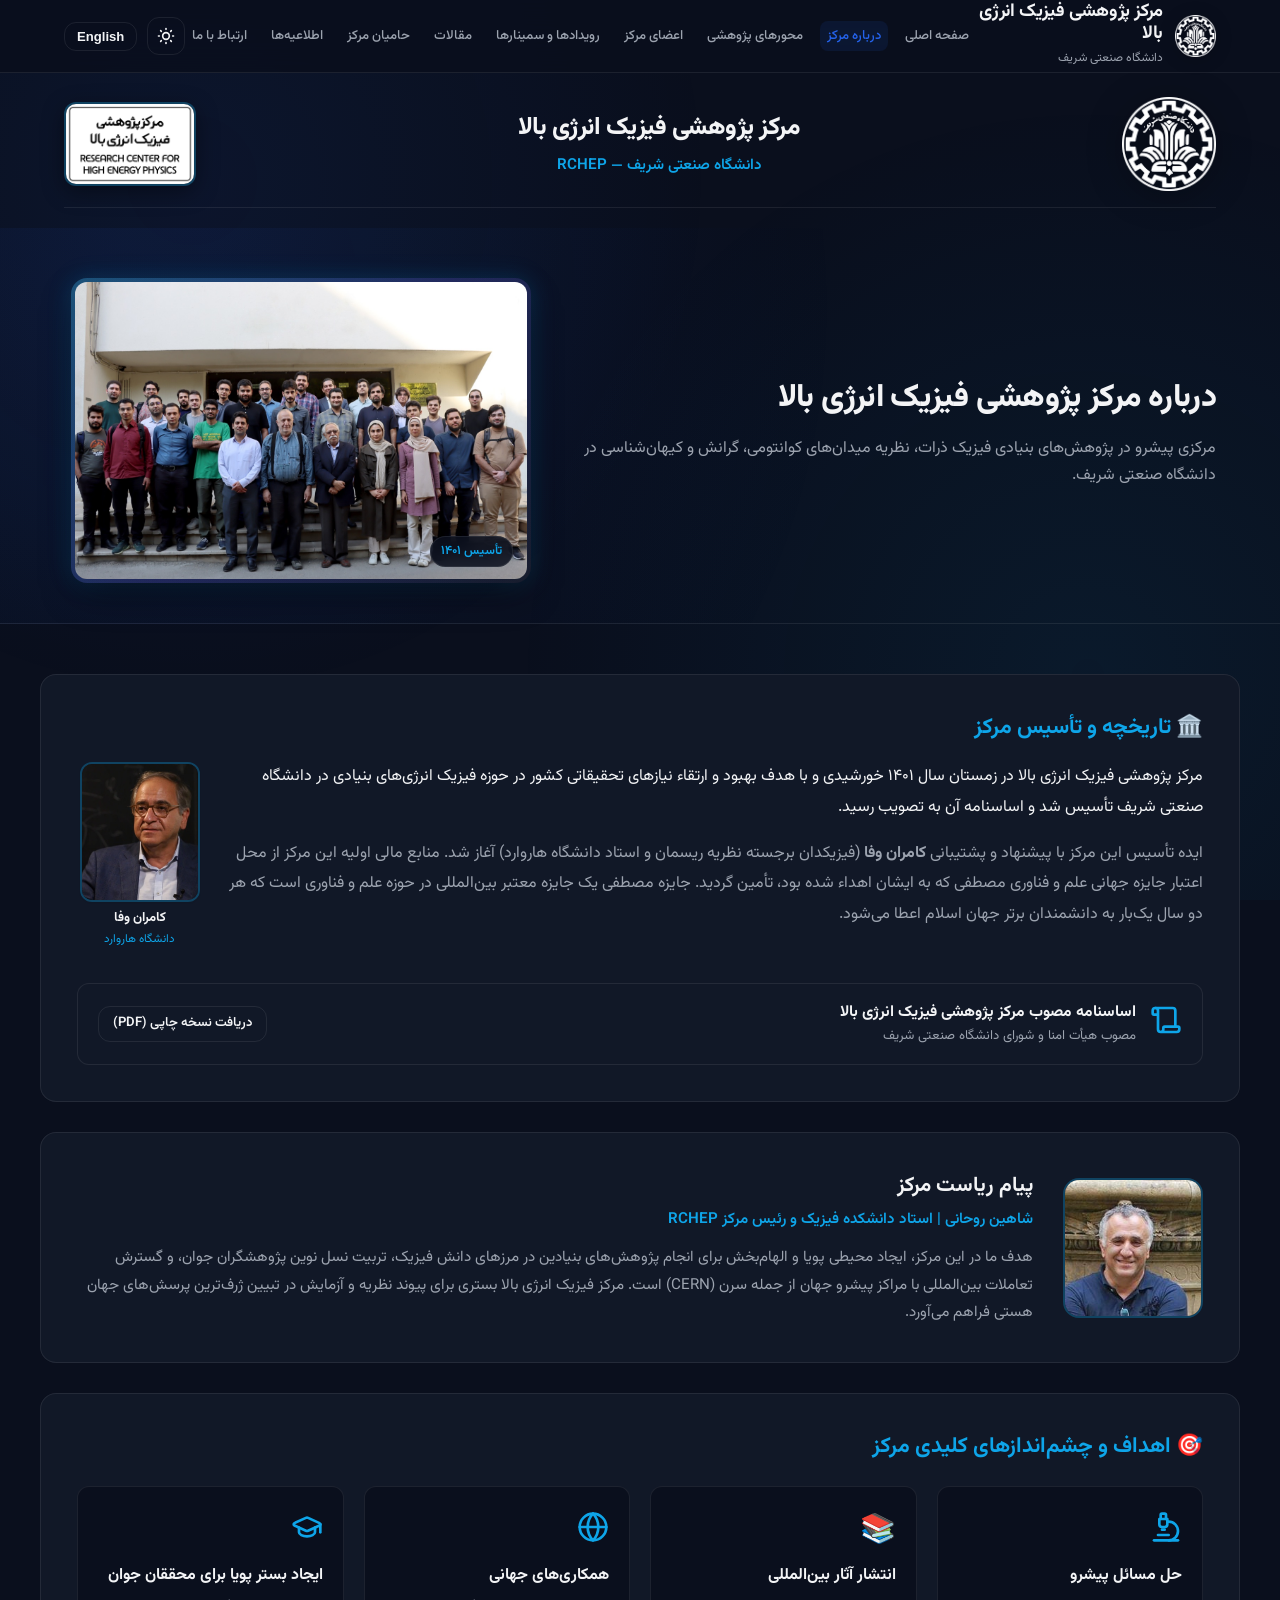
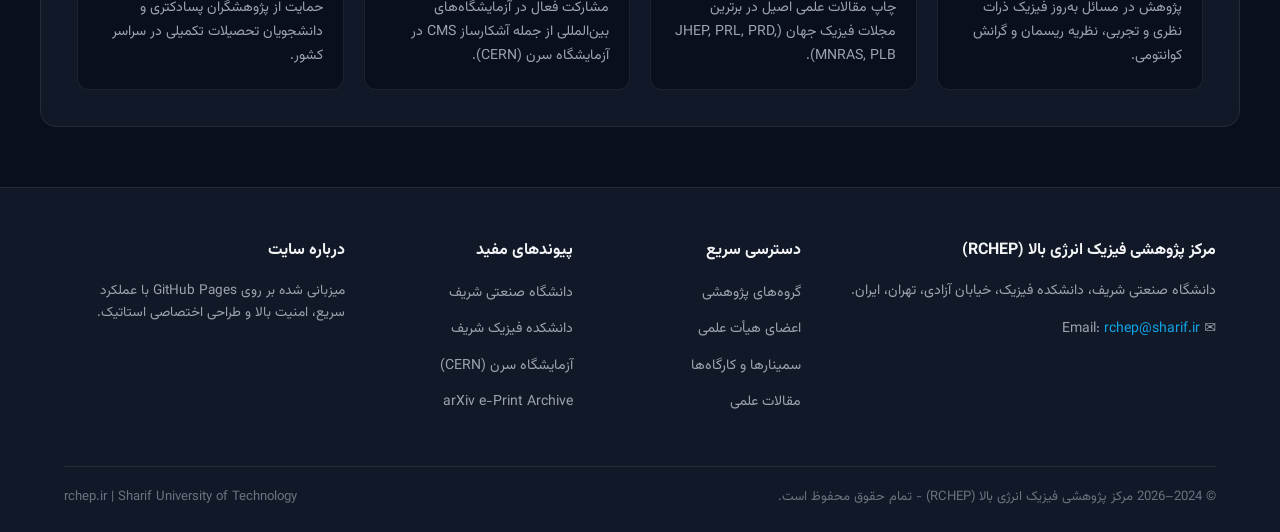
==== commit d287adb5: "Comprehensive website refinement (11 requested items): clean header & nav alignment, remove redundan" ====
--- a/about.html
+++ b/about.html
@@ -70,9 +70,8 @@
     <section class="subpage-hero">
       <div class="container subpage-hero-grid">
         <div class="subpage-hero-content">
-          <span class="section-tag" data-fa="شناخت مرکز" data-en="About Us">شناخت مرکز</span>
           <h2 class="section-title" data-fa="درباره مرکز پژوهشی فیزیک انرژی بالا" data-en="About RCHEP">درباره مرکز پژوهشی فیزیک انرژی بالا</h2>
-          <p class="section-desc" data-fa="مرکزی پیشرو در پژوهش‌های بنیادی فیزیک ذرات، نظریه میدان‌های کوانتومی، گرانش و کیهان‌شناسی در دانشگاه صنعتی شریف." data-en="A leading research center for fundamental physics in particle physics, quantum field theory, cosmology, and gravitation at Sharif University of Technology.">
+          <p class="section-desc" data-fa="مرکزی پیشرو در پژوهش‌های بنیادی فیزیک ذرات، نظریه میدان‌های کوانتومی، گرانش و کیهان‌شناسی در دانشگاه صنعتی شریف." data-en="A leading research center for fundamental particle physics, quantum fields, gravity, and cosmology at Sharif University of Technology.">
             مرکزی پیشرو در پژوهش‌های بنیادی فیزیک ذرات، نظریه میدان‌های کوانتومی، گرانش و کیهان‌شناسی در دانشگاه صنعتی شریف.
           </p>
         </div>
@@ -175,9 +174,50 @@
 
   <!-- Footer -->
   <footer class="footer">
-    <div class="container footer-bottom">
-      <div data-fa="© 2024–2026 مرکز پژوهشی فیزیک انرژی بالا (RCHEP) - دانشگاه صنعتی شریف" data-en="© 2024–2026 Research Center for High Energy Physics (RCHEP) - Sharif University">© 2024–2026 مرکز پژوهشی فیزیک انرژی بالا (RCHEP) - دانشگاه صنعتی شریف</div>
-      <div><a href="index.html" style="color: var(--accent);" data-fa="بازگشت به صفحه اصلی" data-en="Back to Home">بازگشت به صفحه اصلی</a></div>
+    <div class="container">
+      <div class="footer-grid">
+        <div class="footer-col">
+          <h4 data-fa="مرکز پژوهشی فیزیک انرژی بالا (RCHEP)" data-en="Research Center for High Energy Physics">مرکز پژوهشی فیزیک انرژی بالا (RCHEP)</h4>
+          <p style="color: var(--text-muted); font-size: 0.88rem; line-height: 1.7; margin-bottom: 14px;" data-fa="دانشگاه صنعتی شریف، دانشکده فیزیک، ساختمان شهید ستاری." data-en="Sharif University of Technology, Department of Physics, Tehran, Iran.">
+            دانشگاه صنعتی شریف، دانشکده فیزیک، خیابان آزادی، تهران، ایران.
+          </p>
+          <p style="color: var(--text-muted); font-size: 0.88rem;">
+            ✉️ Email: <a href="mailto:rchep@sharif.ir" style="color: var(--accent);">rchep@sharif.ir</a>
+          </p>
+        </div>
+
+        <div class="footer-col">
+          <h4 data-fa="دسترسی سریع" data-en="Quick Links">دسترسی سریع</h4>
+          <ul>
+            <li><a href="research.html" data-fa="گروه‌های پژوهشی" data-en="Research Groups">گروه‌های پژوهشی</a></li>
+            <li><a href="people.html" data-fa="اعضای هیأت علمی" data-en="Faculty & Members">اعضای هیأت علمی</a></li>
+            <li><a href="events.html" data-fa="سمینارها و کارگاه‌ها" data-en="Seminars & Events">سمینارها و کارگاه‌ها</a></li>
+            <li><a href="publications.html" data-fa="مقالات علمی" data-en="Publications">مقالات علمی</a></li>
+          </ul>
+        </div>
+
+        <div class="footer-col">
+          <h4 data-fa="پیوندهای مفید" data-en="External Links">پیوندهای مفید</h4>
+          <ul>
+            <li><a href="https://sharif.edu" target="_blank" rel="noopener" data-fa="دانشگاه صنعتی شریف" data-en="Sharif University of Technology">دانشگاه صنعتی شریف</a></li>
+            <li><a href="https://physics.sharif.edu" target="_blank" rel="noopener" data-fa="دانشکده فیزیک شریف" data-en="Sharif Department of Physics">دانشکده فیزیک شریف</a></li>
+            <li><a href="https://home.cern" target="_blank" rel="noopener" data-fa="آزمایشگاه سرن (CERN)" data-en="CERN Laboratory">آزمایشگاه سرن (CERN)</a></li>
+            <li><a href="https://arxiv.org" target="_blank" rel="noopener">arXiv e-Print Archive</a></li>
+          </ul>
+        </div>
+
+        <div class="footer-col">
+          <h4 data-fa="درباره سایت" data-en="About Site">درباره سایت</h4>
+          <p style="color: var(--text-muted); font-size: 0.85rem; line-height: 1.6;" data-fa="میزبانی شده بر روی GitHub Pages با عملکرد سریع، امنیت بالا و بدون وابستگی به پایگاه داده." data-en="Hosted seamlessly on GitHub Pages. Fast, static, and secure.">
+            میزبانی شده بر روی GitHub Pages با عملکرد سریع، امنیت بالا و طراحی اختصاصی استاتیک.
+          </p>
+        </div>
+      </div>
+
+      <div class="footer-bottom">
+        <div data-fa="© 2024–2026 مرکز پژوهشی فیزیک انرژی بالا (RCHEP) - تمام حقوق محفوظ است." data-en="© 2024–2026 Research Center for High Energy Physics (RCHEP) - All Rights Reserved.">© 2024–2026 مرکز پژوهشی فیزیک انرژی بالا (RCHEP) - تمام حقوق محفوظ است.</div>
+        <div>rchep.ir | Sharif University of Technology</div>
+      </div>
     </div>
   </footer>
 
--- a/assets/css/style.css
+++ b/assets/css/style.css
@@ -510,15 +510,16 @@
 .nav-links {
   display: flex;
   align-items: center;
-  gap: 20px;
+  gap: 10px;
   list-style: none;
+  white-space: nowrap;
 }
 
 .nav-link {
-  font-size: 0.92rem;
+  font-size: 0.82rem;
   font-weight: 500;
   color: var(--text-muted);
-  padding: 6px 10px;
+  padding: 5px 7px;
   border-radius: var(--radius-sm);
   transition: var(--transition);
 }
@@ -1414,6 +1415,115 @@
   background: var(--primary);
   color: white;
   border-color: var(--primary);
+}
+
+/* ==========================================================================
+   Events Program Quick Nav & Section Tabs (سامانه ناوبری و تب‌های برنامه‌ها)
+   ========================================================================== */
+.events-quick-nav {
+  display: grid;
+  grid-template-columns: repeat(auto-fit, minmax(240px, 1fr));
+  gap: 16px;
+  margin-bottom: 40px;
+}
+
+.nav-program-card {
+  background: var(--bg-surface);
+  border: 1px solid var(--border-color);
+  border-radius: var(--radius-md);
+  padding: 16px;
+  box-shadow: 0 4px 16px rgba(0, 0, 0, 0.04);
+  transition: var(--transition);
+  display: flex;
+  flex-direction: column;
+  justify-content: space-between;
+}
+
+.nav-program-card:hover {
+  border-color: var(--border-highlight);
+  transform: translateY(-2px);
+  box-shadow: 0 8px 24px rgba(0, 0, 0, 0.08);
+}
+
+.nav-program-header {
+  display: flex;
+  align-items: center;
+  gap: 10px;
+  margin-bottom: 14px;
+}
+
+.nav-program-header i, .nav-program-header svg {
+  color: var(--accent);
+  width: 20px;
+  height: 20px;
+  flex-shrink: 0;
+}
+
+.nav-program-header h4 {
+  font-size: 1.02rem;
+  font-weight: 700;
+  margin: 0;
+  color: var(--text-main);
+}
+
+.nav-program-tabs {
+  display: flex;
+  gap: 8px;
+}
+
+.tab-link {
+  flex: 1;
+  text-align: center;
+  padding: 7px 10px;
+  font-size: 0.82rem;
+  font-weight: 600;
+  border-radius: var(--radius-sm);
+  background: var(--bg-card);
+  border: 1px solid var(--border-color);
+  color: var(--text-muted);
+  text-decoration: none;
+  transition: var(--transition);
+  display: inline-flex;
+  align-items: center;
+  justify-content: center;
+  gap: 5px;
+  cursor: pointer;
+}
+
+.tab-link:hover {
+  background: var(--primary);
+  color: #ffffff !important;
+  border-color: var(--primary);
+  transform: translateY(-1px);
+}
+
+.tab-link.active-tab {
+  background: var(--primary-light);
+  border-color: var(--primary);
+  color: var(--primary);
+}
+
+[data-theme="dark"] .tab-link.active-tab {
+  background: rgba(56, 189, 248, 0.15);
+  border-color: #38bdf8;
+  color: #38bdf8;
+}
+
+/* Target highlight glow when navigated via tab */
+:target {
+  scroll-margin-top: 90px;
+  animation: targetGlow 2.5s ease-out;
+}
+
+@keyframes targetGlow {
+  0% {
+    outline: 3px solid var(--accent);
+    box-shadow: 0 0 30px var(--accent-glow);
+  }
+  100% {
+    outline: 3px solid transparent;
+    box-shadow: none;
+  }
 }
 
 /* Footer */
@@ -1516,3 +1626,213 @@
     align-items: flex-start;
   }
 }
+
+/* ==========================================================================
+   Poster Hover Preview & Click Lightbox Modal (خرامش و زنش پوستر سمینار)
+   ========================================================================== */
+.poster-btn {
+  display: inline-flex;
+  align-items: center;
+  gap: 6px;
+  background: var(--primary-light);
+  color: var(--primary);
+  border: 1px solid var(--border-highlight);
+  border-radius: var(--radius-sm);
+  padding: 4px 10px;
+  font-size: 0.82rem;
+  font-weight: 600;
+  cursor: pointer;
+  transition: var(--transition);
+  position: relative;
+  font-family: inherit;
+}
+
+[data-theme="dark"] .poster-btn {
+  color: #38bdf8;
+  background: rgba(56, 189, 248, 0.1);
+  border-color: rgba(56, 189, 248, 0.3);
+}
+
+.poster-btn:hover {
+  background: var(--primary);
+  color: #ffffff;
+  border-color: var(--primary);
+  transform: translateY(-1px);
+  box-shadow: 0 4px 12px rgba(37, 99, 235, 0.25);
+}
+
+[data-theme="dark"] .poster-btn:hover {
+  background: #0284c7;
+  color: #ffffff;
+  border-color: #38bdf8;
+}
+
+.poster-btn svg {
+  width: 14px;
+  height: 14px;
+}
+
+/* Floating Hover Preview (خرامش) */
+.poster-floating-preview {
+  position: fixed;
+  z-index: 99999;
+  pointer-events: none;
+  background: var(--bg-surface);
+  border: 2px solid var(--accent);
+  border-radius: 12px;
+  box-shadow: 0 20px 50px rgba(0, 0, 0, 0.55), 0 0 25px rgba(56, 189, 248, 0.25);
+  overflow: hidden;
+  width: 440px;
+  max-width: 90vw;
+  opacity: 0;
+  transform: scale(0.96);
+  transition: opacity 0.2s cubic-bezier(0.16, 1, 0.3, 1), transform 0.2s cubic-bezier(0.16, 1, 0.3, 1);
+}
+
+.poster-floating-preview.visible {
+  opacity: 1;
+  transform: scale(1);
+}
+
+.poster-floating-preview img {
+  width: 100%;
+  height: auto;
+  max-height: 600px;
+  object-fit: contain;
+  display: block;
+  background: #0f172a;
+}
+
+.poster-floating-preview .preview-hint {
+  padding: 8px 12px;
+  font-size: 0.8rem;
+  font-weight: 600;
+  text-align: center;
+  color: var(--accent);
+  background: var(--bg-card);
+  border-top: 1px solid var(--border-color);
+}
+
+/* Fullscreen Lightbox Modal (زنش) */
+.poster-modal {
+  position: fixed;
+  inset: 0;
+  z-index: 100000;
+  background: rgba(3, 7, 18, 0.88);
+  backdrop-filter: blur(12px);
+  -webkit-backdrop-filter: blur(12px);
+  display: flex;
+  align-items: center;
+  justify-content: center;
+  padding: 20px;
+  opacity: 0;
+  visibility: hidden;
+  transition: opacity 0.25s ease, visibility 0.25s ease;
+}
+
+.poster-modal.active {
+  opacity: 1;
+  visibility: visible;
+}
+
+.poster-modal-content {
+  position: relative;
+  max-width: 95vw;
+  max-height: 94vh;
+  display: flex;
+  flex-direction: column;
+  align-items: center;
+  transform: scale(0.94);
+  transition: transform 0.25s cubic-bezier(0.16, 1, 0.3, 1);
+}
+
+.poster-modal.active .poster-modal-content {
+  transform: scale(1);
+}
+
+.poster-modal-img-container {
+  display: flex;
+  align-items: center;
+  justify-content: center;
+  background: #0f172a;
+  border-radius: var(--radius-md);
+  box-shadow: 0 25px 60px rgba(0, 0, 0, 0.8);
+  border: 1px solid var(--border-highlight);
+  overflow: hidden;
+  max-height: 84vh;
+  max-width: 90vw;
+}
+
+.poster-modal-img-container img {
+  display: block;
+  width: auto;
+  height: auto;
+  max-width: 88vw;
+  max-height: 80vh;
+  object-fit: contain;
+}
+
+.poster-modal-header {
+  width: 100%;
+  max-width: 90vw;
+  display: flex;
+  justify-content: space-between;
+  align-items: center;
+  margin-bottom: 12px;
+  color: #f3f4f6;
+  gap: 16px;
+}
+
+.poster-modal-title {
+  font-size: 1rem;
+  font-weight: 700;
+  text-shadow: 0 2px 4px rgba(0,0,0,0.5);
+}
+
+.poster-modal-actions {
+  display: flex;
+  gap: 10px;
+  align-items: center;
+}
+
+.poster-modal-btn {
+  background: rgba(255, 255, 255, 0.15);
+  border: 1px solid rgba(255, 255, 255, 0.25);
+  color: #ffffff;
+  padding: 6px 14px;
+  border-radius: var(--radius-full);
+  cursor: pointer;
+  font-size: 0.85rem;
+  font-weight: 600;
+  display: inline-flex;
+  align-items: center;
+  gap: 6px;
+  transition: var(--transition);
+  text-decoration: none;
+}
+
+.poster-modal-btn:hover {
+  background: var(--primary);
+  border-color: var(--primary);
+  color: #ffffff;
+}
+
+.poster-modal-close {
+  background: rgba(255, 255, 255, 0.2);
+  border: none;
+  color: #ffffff;
+  width: 34px;
+  height: 34px;
+  border-radius: 50%;
+  cursor: pointer;
+  display: flex;
+  align-items: center;
+  justify-content: center;
+  font-size: 1.1rem;
+  transition: var(--transition);
+}
+
+.poster-modal-close:hover {
+  background: #ef4444;
+  transform: rotate(90deg);
+}
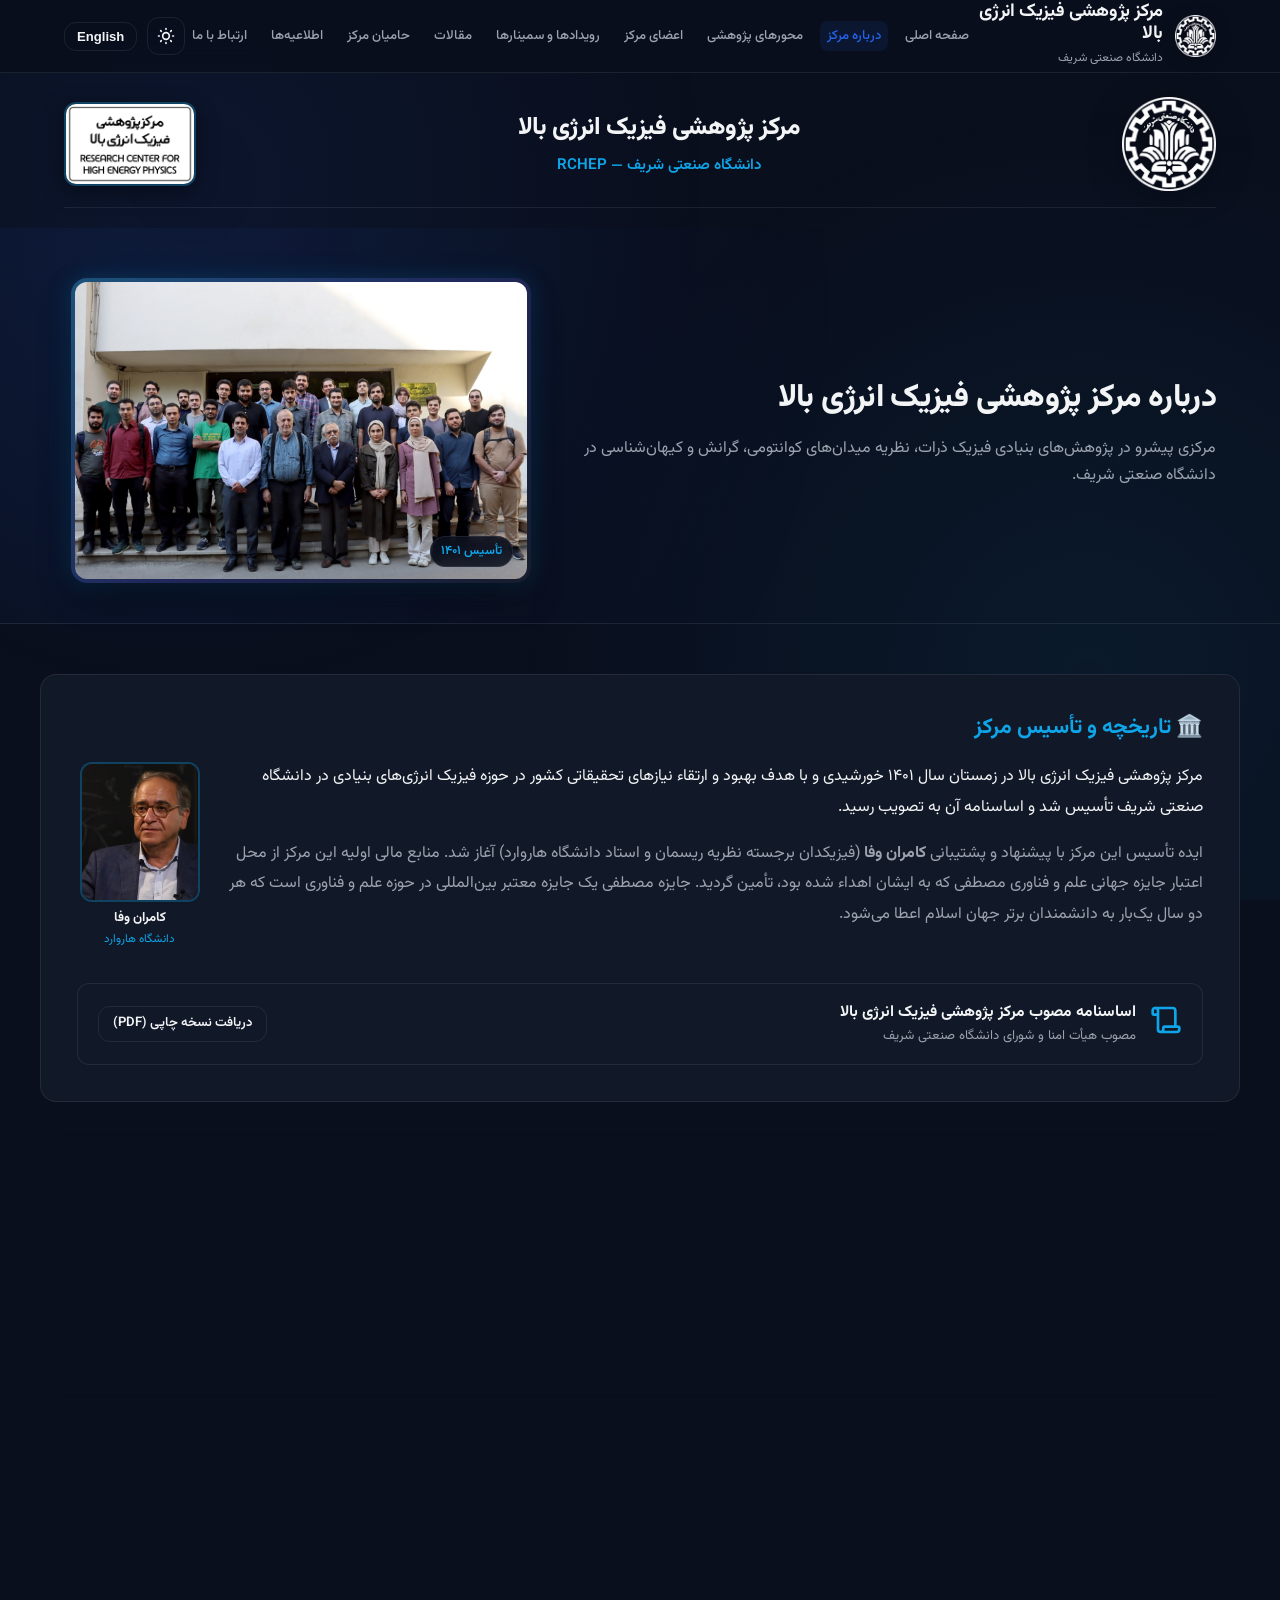
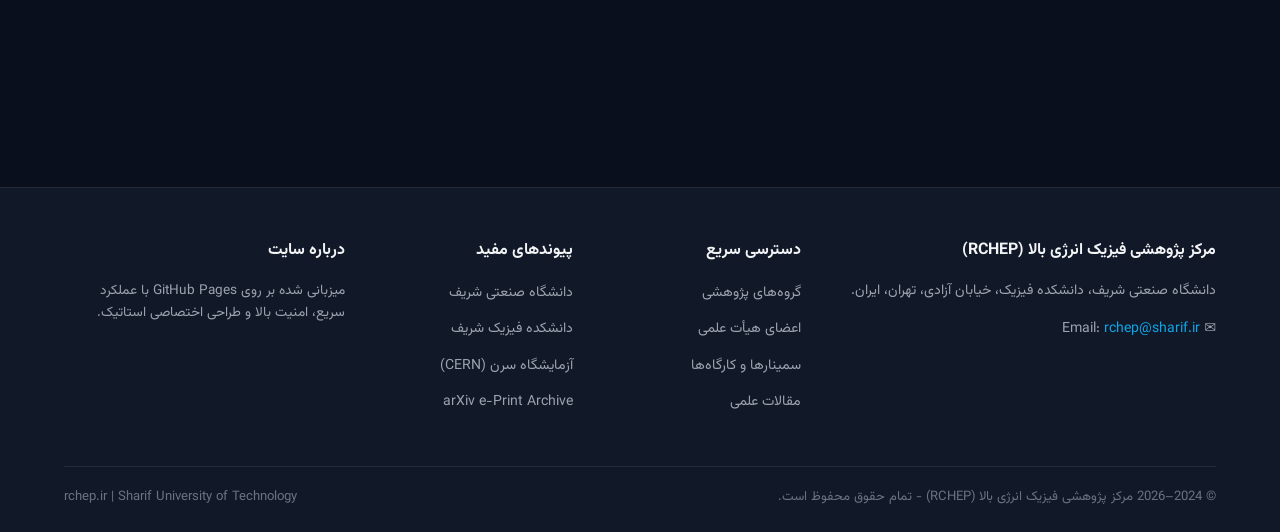
==== commit a3e10720: "fix(site): poster hover warmed the 1 MB originals instead of the 78 KB previews The idle warm-up fet" ====
--- a/about.html
+++ b/about.html
@@ -5,7 +5,7 @@
   <meta name="viewport" content="width=device-width, initial-scale=1.0">
   <title>درباره مرکز | مرکز پژوهشی فیزیک انرژی بالا (RCHEP)</title>
   <meta name="description" content="About Research Center for High Energy Physics at Sharif University of Technology">
-  <link rel="stylesheet" href="assets/css/style.css">
+  <link rel="stylesheet" href="assets/css/style.css?v=3">
   <link rel="icon" href="data:image/svg+xml,<svg xmlns=%22http://www.w3.org/2000/svg%22 viewBox=%220 0 100 100%22><text y=%22.9em%22 font-size=%2290%22>⚛️</text></svg>">
 </head>
 <body>
@@ -221,8 +221,8 @@
     </div>
   </footer>
 
-  <script src="assets/js/translations.js"></script>
-  <script src="assets/js/lucide.min.js"></script>
-  <script src="assets/js/main.js"></script>
+  <script defer src="assets/js/translations.js?v=3"></script>
+  <script defer src="assets/js/main.js?v=4"></script>
+  <script defer src="assets/js/lucide.min.js?v=3"></script>
 </body>
 </html>
--- a/assets/css/style.css
+++ b/assets/css/style.css
@@ -1682,7 +1682,7 @@
   border-radius: 12px;
   box-shadow: 0 20px 50px rgba(0, 0, 0, 0.55), 0 0 25px rgba(56, 189, 248, 0.25);
   overflow: hidden;
-  width: 440px;
+  width: min(440px, 42vw);
   max-width: 90vw;
   opacity: 0;
   transform: scale(0.96);
@@ -1697,7 +1697,7 @@
 .poster-floating-preview img {
   width: 100%;
   height: auto;
-  max-height: 600px;
+  max-height: min(600px, 68vh);
   object-fit: contain;
   display: block;
   background: #0f172a;
@@ -1711,6 +1711,32 @@
   color: var(--accent);
   background: var(--bg-card);
   border-top: 1px solid var(--border-color);
+}
+
+/* JS-free fallback preview (خرامش بیجاوااسکریپت):
+   renders from the button's own --poster variable, so the preview still appears on a
+   slow connection where main.js has not executed yet. Disabled once JS is live. */
+.poster-btn[style*="--poster"]:hover::after {
+  content: '';
+  position: fixed;
+  bottom: 18px;
+  left: 18px;
+  width: min(300px, 34vw);
+  aspect-ratio: 27 / 35;
+  background-color: var(--bg-surface);
+  background-image: var(--poster);
+  background-size: contain;
+  background-position: center;
+  background-repeat: no-repeat;
+  border: 2px solid var(--accent);
+  border-radius: 12px;
+  box-shadow: 0 18px 45px rgba(0, 0, 0, 0.5);
+  z-index: 99998;
+  pointer-events: none;
+}
+
+html.js-posters .poster-btn:hover::after {
+  content: none;
 }
 
 /* Fullscreen Lightbox Modal (زنش) */
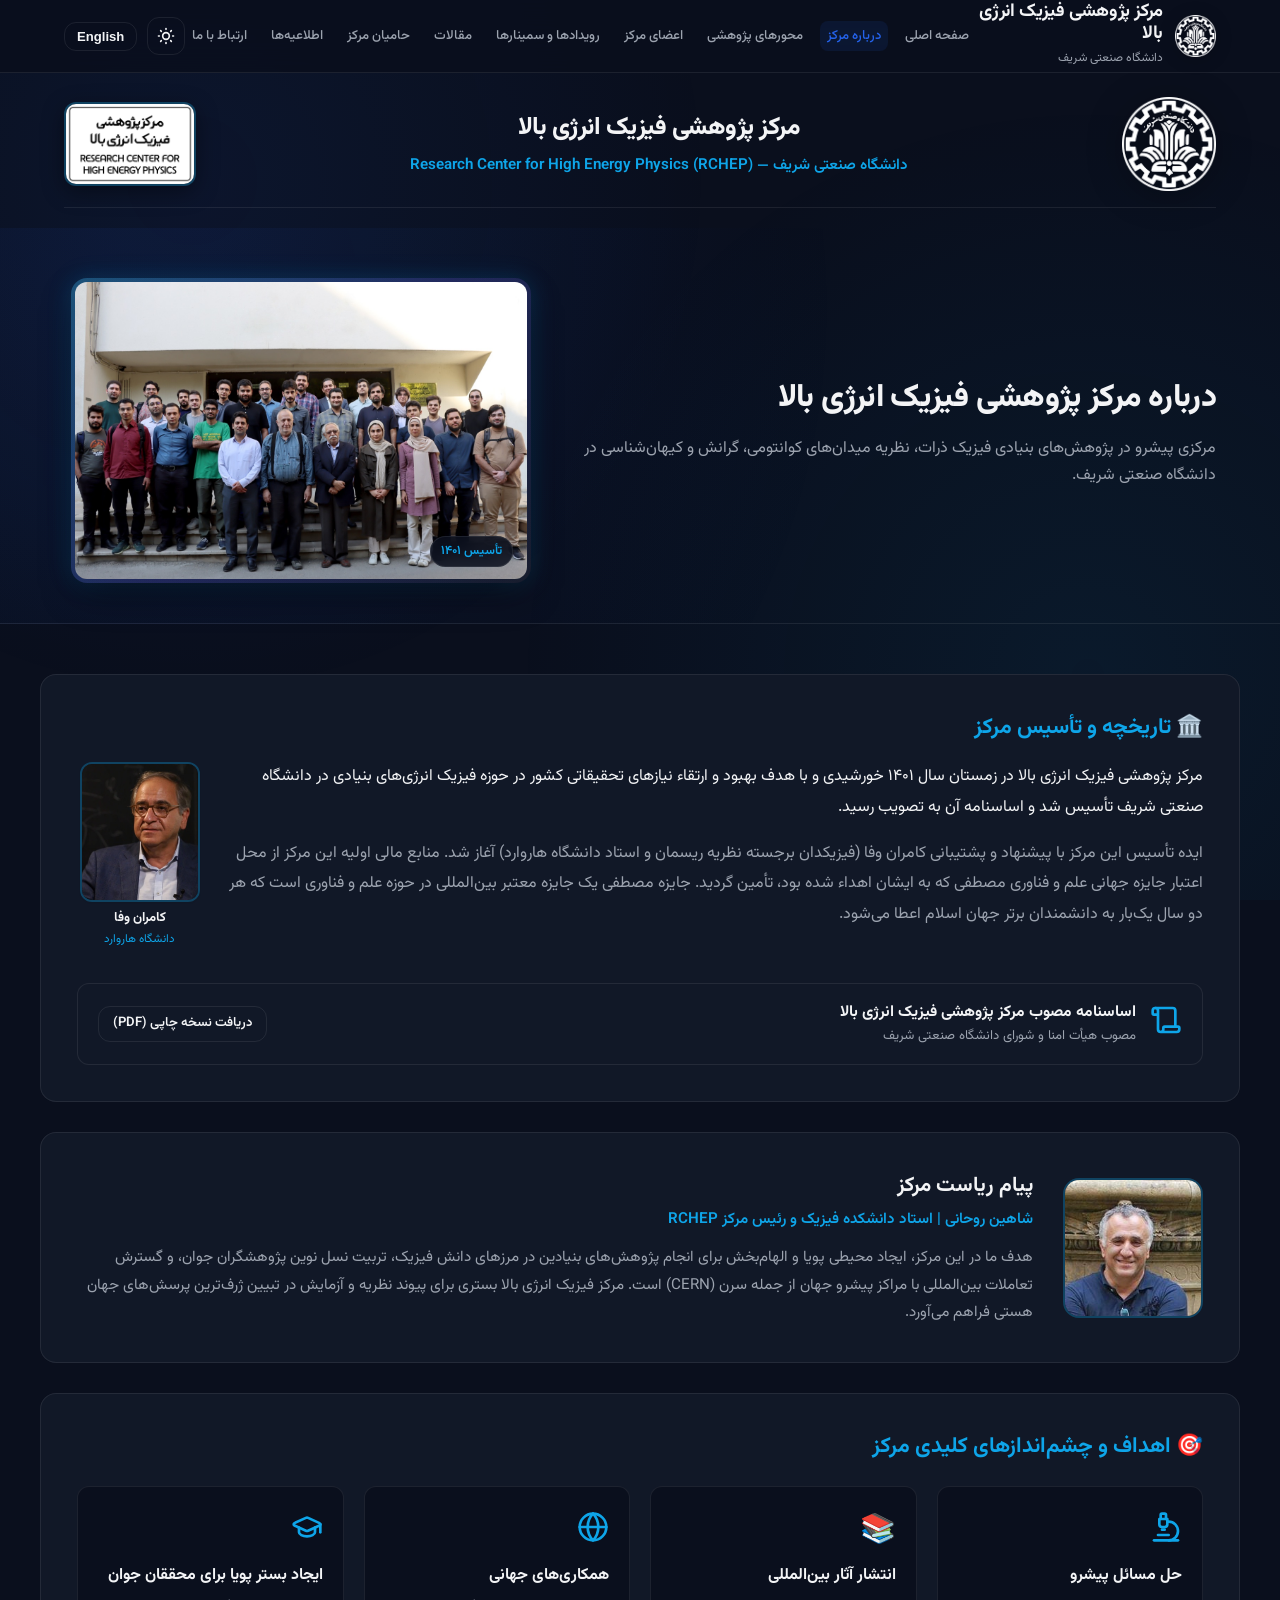
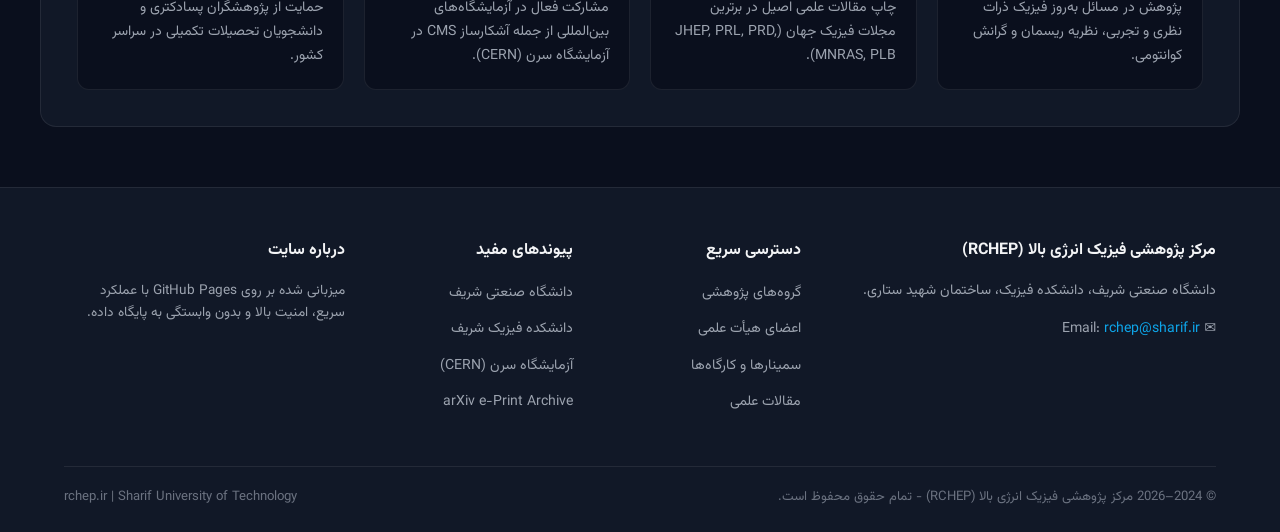
==== commit be8fc47e: "اصلاح قطعی دکمه‌های زبان و نمایش + بازرس رفتاری مرورگر" ====
--- a/about.html
+++ b/about.html
@@ -221,6 +221,124 @@
     </div>
   </footer>
 
+  <script>
+/* Critical controls run inline in every HTML page.
+ * Keep this small: it must work even when an external JavaScript request stalls. */
+(function () {
+  'use strict';
+  if (window.__rchepCriticalControls) return;
+  window.__rchepCriticalControls = true;
+
+  const root = document.documentElement;
+  const themeButton = document.getElementById('theme-toggle');
+  const languageButton = document.getElementById('lang-toggle');
+
+  function readPreference(key, fallback) {
+    try { return localStorage.getItem(key) || fallback; } catch (_) { return fallback; }
+  }
+
+  function savePreference(key, value) {
+    try { localStorage.setItem(key, value); } catch (_) { /* Current page still works. */ }
+  }
+
+  function themeIcon(theme) {
+    return theme === 'dark'
+      ? '<svg width="20" height="20" fill="none" stroke="currentColor" viewBox="0 0 24 24"><path stroke-linecap="round" stroke-linejoin="round" stroke-width="2" d="M12 3v1m0 16v1m9-9h-1M4 12H3m15.364 6.364l-.707-.707M6.343 6.343l-.707-.707m12.728 0l-.707.707M6.343 17.657l-.707.707M16 12a4 4 0 11-8 0 4 4 0 018 0z"/></svg>'
+      : '<svg width="20" height="20" fill="none" stroke="currentColor" viewBox="0 0 24 24"><path stroke-linecap="round" stroke-linejoin="round" stroke-width="2" d="M20.354 15.354A9 9 0 018.646 3.646 9.003 9.003 0 0012 21a9.003 9.003 0 008.354-5.646z"/></svg>';
+  }
+
+  function applyTheme(theme) {
+    const safeTheme = theme === 'light' ? 'light' : 'dark';
+    root.setAttribute('data-theme', safeTheme);
+    if (themeButton) {
+      themeButton.innerHTML = themeIcon(safeTheme);
+      themeButton.setAttribute('aria-label', safeTheme === 'dark'
+        ? 'تغییر نمایش به حالت روز' : 'تغییر نمایش به حالت شب');
+    }
+    savePreference('theme', safeTheme);
+  }
+
+  applyTheme(readPreference('theme', 'dark'));
+  if (themeButton) {
+    themeButton.addEventListener('click', function () {
+      applyTheme(root.getAttribute('data-theme') === 'dark' ? 'light' : 'dark');
+    });
+  }
+
+  const titles = {
+    'مرکز پژوهشی فیزیک انرژی بالا | دانشگاه صنعتی شریف': 'Research Center for High Energy Physics | Sharif University of Technology',
+    'درباره مرکز | مرکز پژوهشی فیزیک انرژی بالا (RCHEP)': 'About | Research Center for High Energy Physics (RCHEP)',
+    'محورهای پژوهشی | مرکز پژوهشی فیزیک انرژی بالا (RCHEP)': 'Research Areas | Research Center for High Energy Physics (RCHEP)',
+    'اعضای مرکز | مرکز پژوهشی فیزیک انرژی بالا (RCHEP)': 'People | Research Center for High Energy Physics (RCHEP)',
+    'رویدادها و سمینارها | مرکز پژوهشی فیزیک انرژی بالا (RCHEP)': 'Events & Seminars | Research Center for High Energy Physics (RCHEP)',
+    'فهرست مقالات | مرکز پژوهشی فیزیک انرژی بالا (RCHEP)': 'Publications | Research Center for High Energy Physics (RCHEP)',
+    'حامیان مرکز | مرکز پژوهشی فیزیک انرژی بالا (RCHEP)': 'Sponsors | Research Center for High Energy Physics (RCHEP)',
+    'اطلاعیه‌ها | مرکز پژوهشی فیزیک انرژی بالا (RCHEP)': 'Notices | Research Center for High Energy Physics (RCHEP)',
+    'ارتباط با مرکز | مرکز پژوهشی فیزیک انرژی بالا (RCHEP)': 'Contact | Research Center for High Energy Physics (RCHEP)'
+  };
+  const originalTitle = document.title;
+
+  function activeLanguage() {
+    try {
+      const query = new URLSearchParams(location.search).get('lang');
+      if (query === 'en' || query === 'fa') return query;
+    } catch (_) { /* Fall back to storage. */ }
+    const stored = readPreference('rchep_lang', 'fa');
+    return stored === 'en' ? 'en' : 'fa';
+  }
+
+  function applyLanguage(language) {
+    const lang = language === 'en' ? 'en' : 'fa';
+    const english = lang === 'en';
+    root.lang = lang;
+    root.dir = english ? 'ltr' : 'rtl';
+    document.body.dir = root.dir;
+    document.title = english && titles[originalTitle] ? titles[originalTitle] : originalTitle;
+
+    if (languageButton) {
+      languageButton.textContent = english ? 'فارسی' : 'English';
+      languageButton.title = english ? 'تغییر زبان به فارسی' : 'Switch to English';
+    }
+
+    document.querySelectorAll('[data-fa]').forEach(function (element) {
+      const value = element.getAttribute(english ? 'data-en' : 'data-fa');
+      if (value !== null) element.textContent = value;
+    });
+
+    const search = document.getElementById('pub-search');
+    if (search) {
+      search.placeholder = english
+        ? 'Search papers by title, author, or arXiv ID...'
+        : 'جستجو بر اساس عنوان مقاله، نام پژوهشگر یا شناسه arXiv...';
+    }
+
+    document.querySelectorAll('a[href]').forEach(function (anchor) {
+      const href = anchor.getAttribute('href');
+      if (!href || /^(?:https?:|mailto:|#)/.test(href) || !href.includes('.html')) return;
+      const pieces = href.split('#');
+      const path = pieces[0].split('?')[0];
+      anchor.setAttribute('href', path + (english ? '?lang=en' : '') + (pieces[1] ? '#' + pieces[1] : ''));
+    });
+
+    savePreference('rchep_lang', lang);
+    try {
+      const url = new URL(location.href);
+      if (english) url.searchParams.set('lang', 'en');
+      else url.searchParams.delete('lang');
+      history.replaceState({}, '', url);
+    } catch (_) { /* Language still changes without History API. */ }
+  }
+
+  window.rchepApplyLanguage = applyLanguage;
+  applyLanguage(activeLanguage());
+  if (languageButton) {
+    languageButton.addEventListener('click', function (event) {
+      event.preventDefault();
+      applyLanguage(root.lang === 'fa' ? 'en' : 'fa');
+    });
+  }
+}());
+  </script>
   <script defer src="assets/js/translations.js?v=3"></script>
   <script defer src="assets/js/main.js?v=4"></script>
   <script defer src="assets/js/lucide.min.js?v=3"></script>
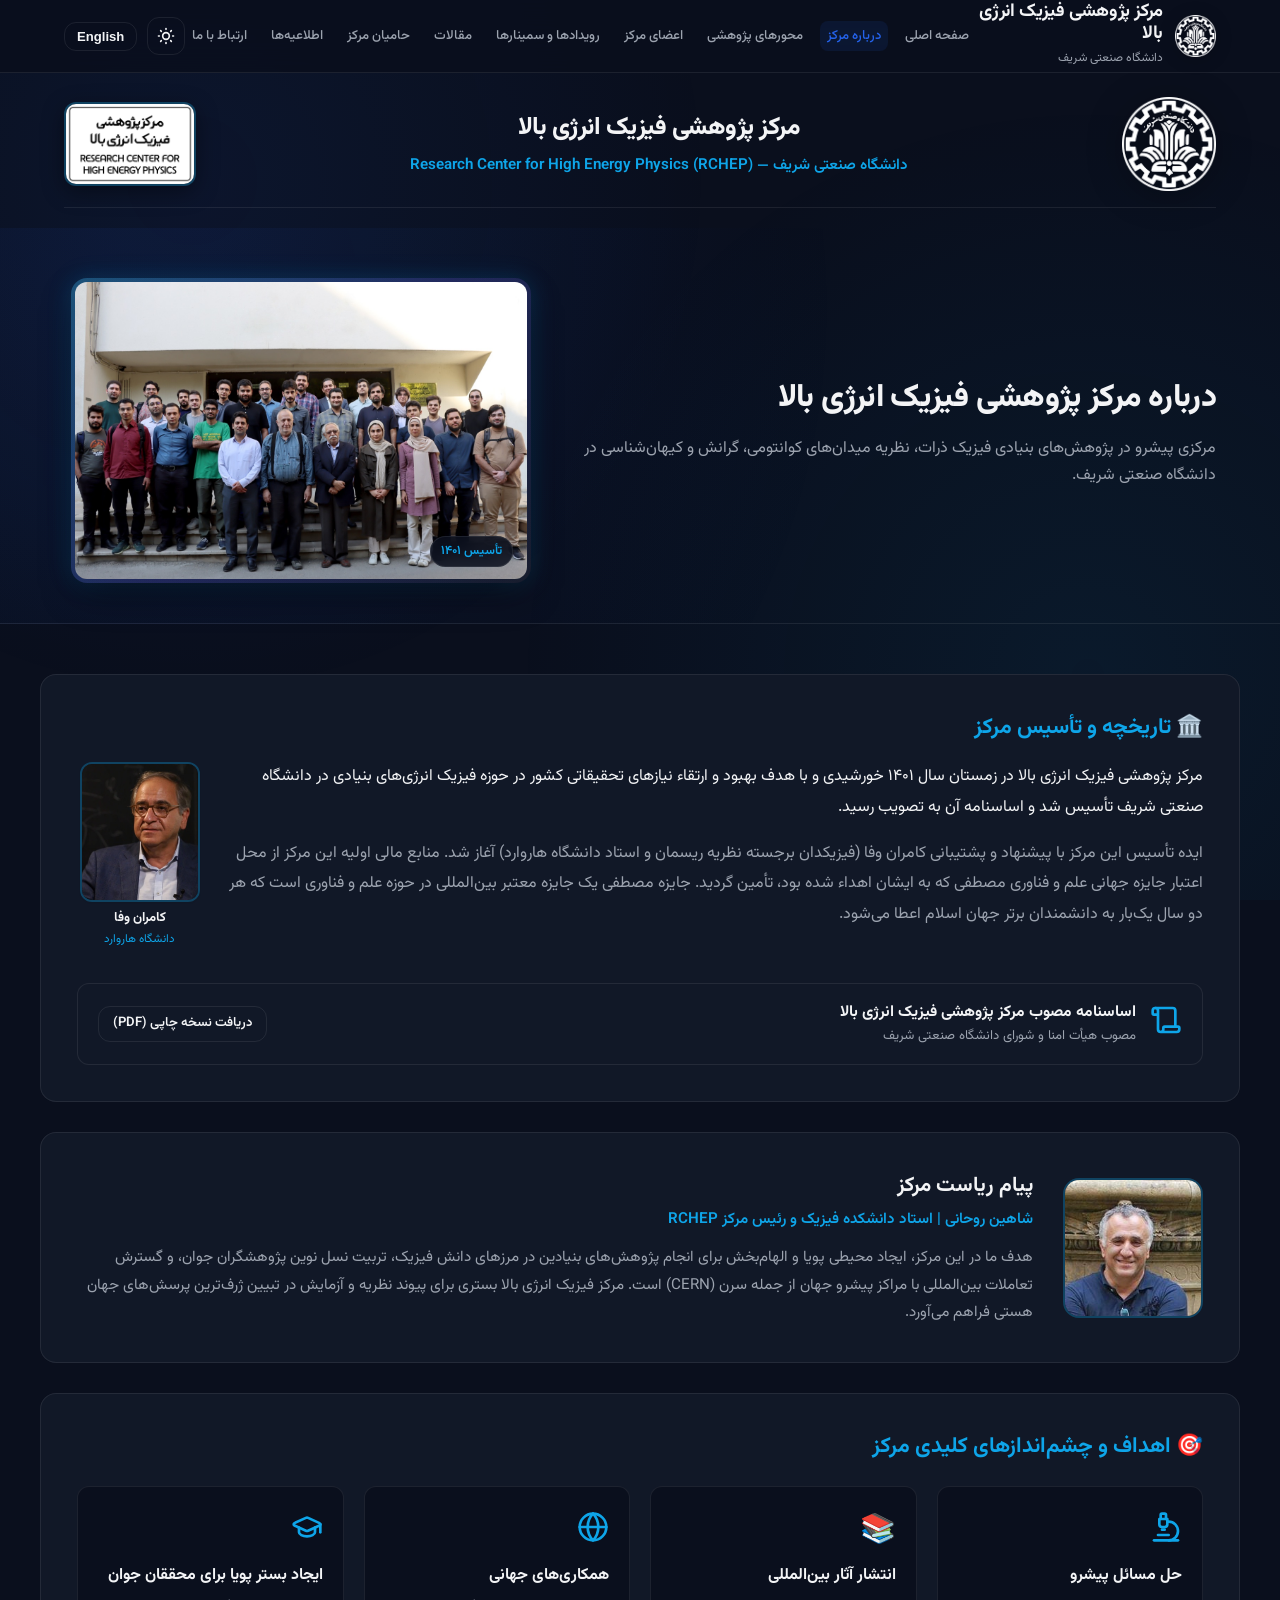
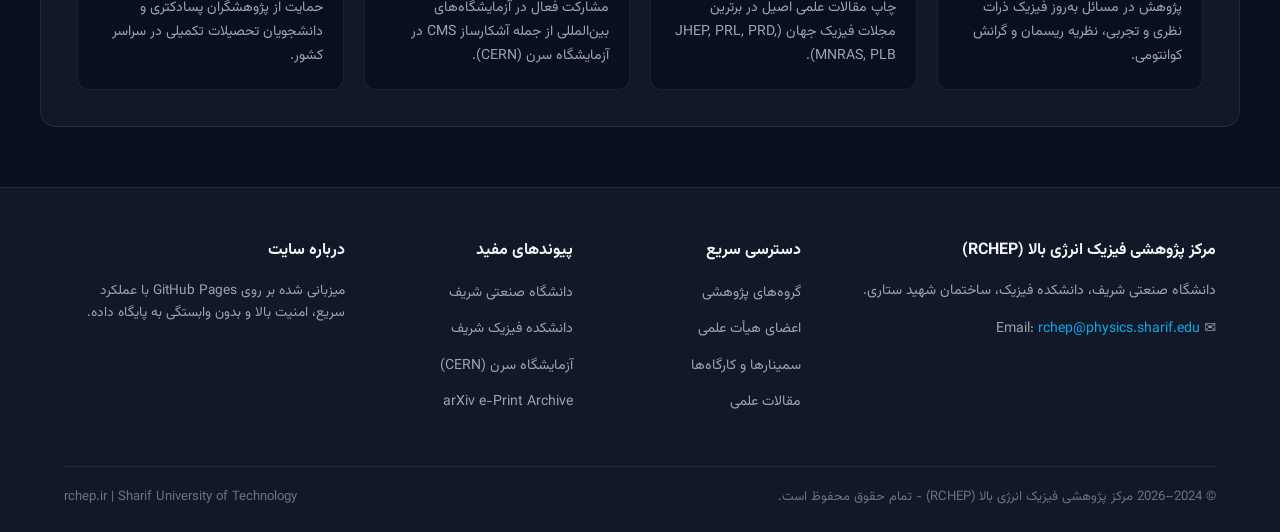
==== commit ad22344d: "Use the center's official email address consistently" ====
--- a/about.html
+++ b/about.html
@@ -182,7 +182,7 @@
             دانشگاه صنعتی شریف، دانشکده فیزیک، خیابان آزادی، تهران، ایران.
           </p>
           <p style="color: var(--text-muted); font-size: 0.88rem;">
-            ✉️ Email: <a href="mailto:rchep@sharif.ir" style="color: var(--accent);">rchep@sharif.ir</a>
+            ✉️ Email: <a href="mailto:rchep@physics.sharif.edu" style="color: var(--accent);">rchep@physics.sharif.edu</a>
           </p>
         </div>
 
--- a/assets/css/style.css
+++ b/assets/css/style.css
@@ -896,6 +896,15 @@
   box-shadow: 0 0 6px #c084fc;
 }
 
+.cal-day-cell.today {
+  border-color: rgba(16, 185, 129, 0.55);
+  background: rgba(16, 185, 129, 0.08);
+}
+
+.cal-day-cell.today .cal-shamsi-date {
+  color: #10b981;
+}
+
 .cal-day-cell.weekend {
   opacity: 0.65;
 }
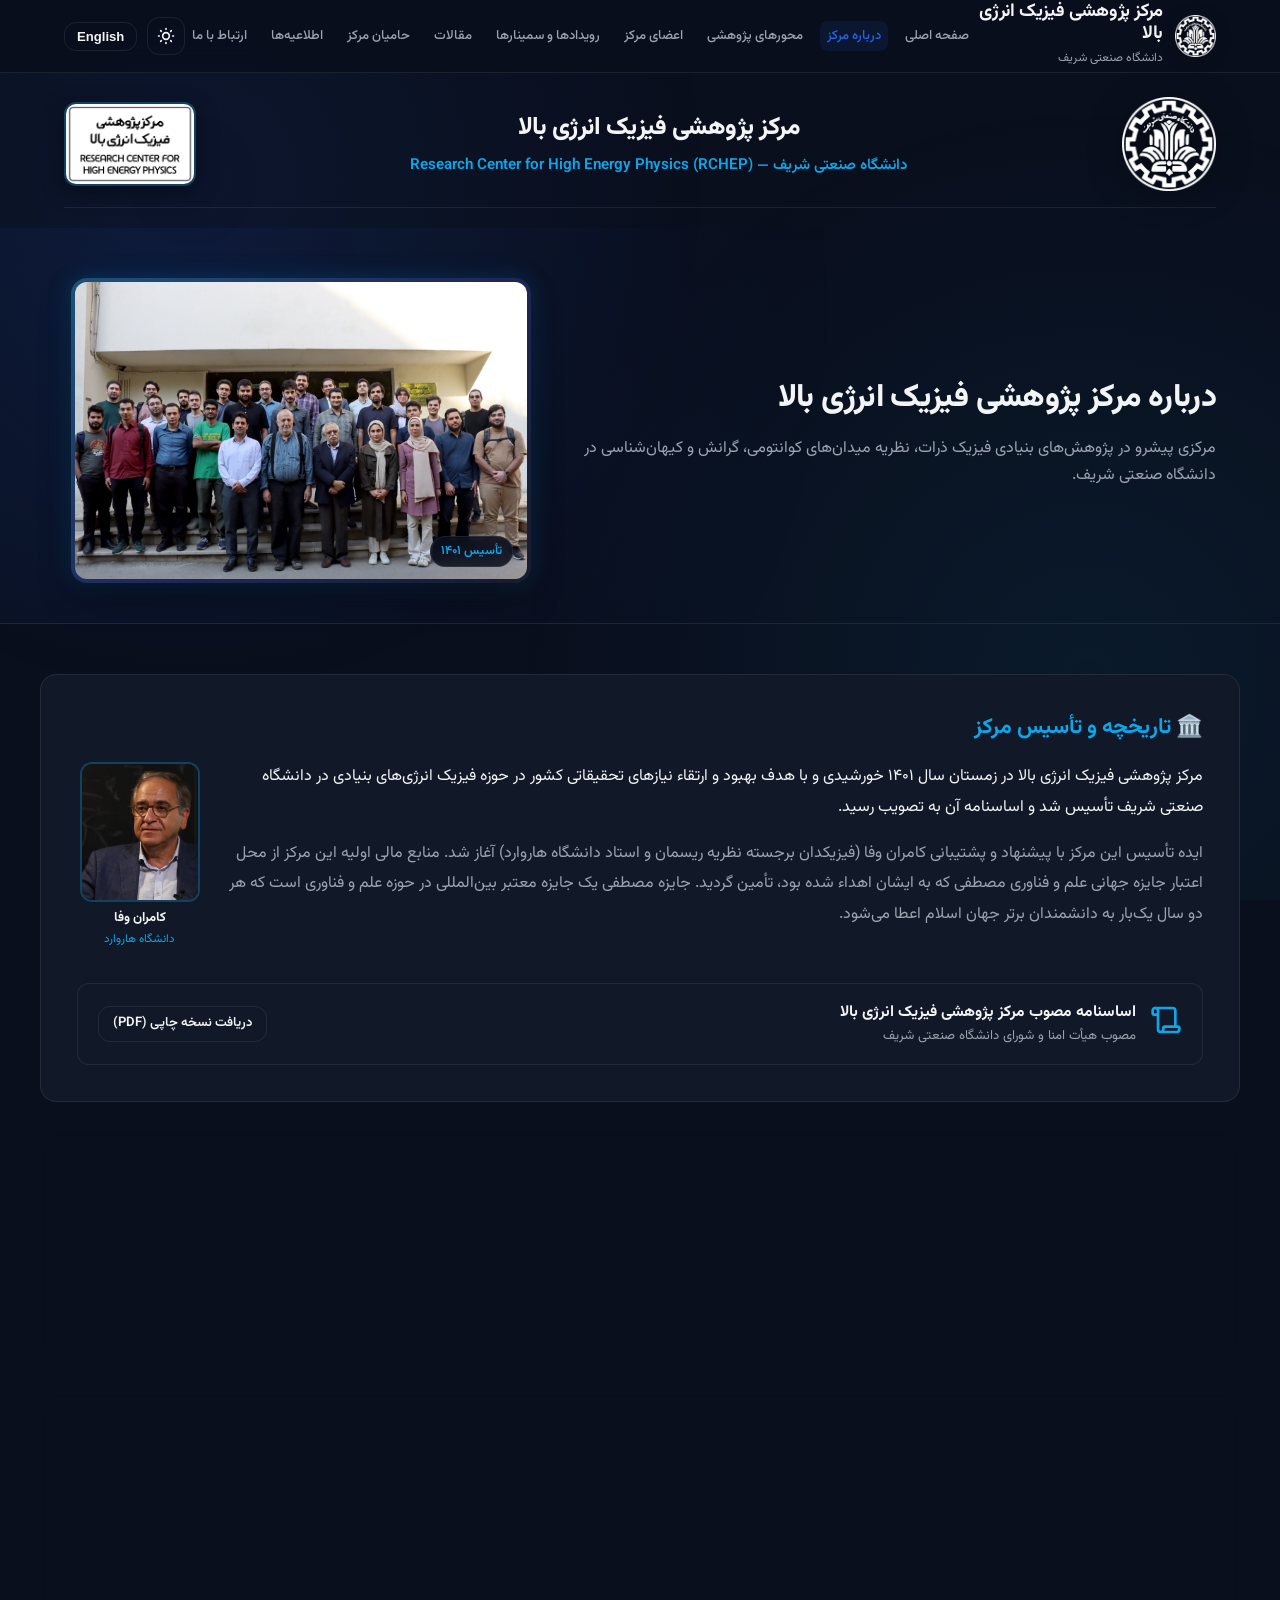
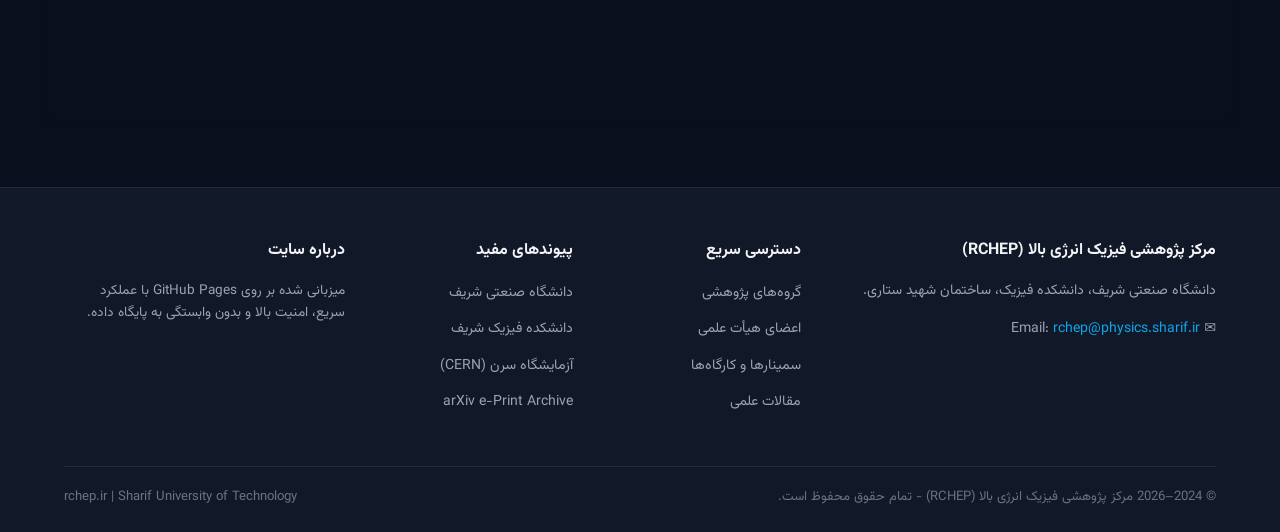
==== commit 029c62eb: "Use the preferred RCHEP .ir email address" ====
--- a/about.html
+++ b/about.html
@@ -182,7 +182,7 @@
             دانشگاه صنعتی شریف، دانشکده فیزیک، خیابان آزادی، تهران، ایران.
           </p>
           <p style="color: var(--text-muted); font-size: 0.88rem;">
-            ✉️ Email: <a href="mailto:rchep@physics.sharif.edu" style="color: var(--accent);">rchep@physics.sharif.edu</a>
+            ✉️ Email: <a href="mailto:rchep@physics.sharif.ir" style="color: var(--accent);">rchep@physics.sharif.ir</a>
           </p>
         </div>
 
